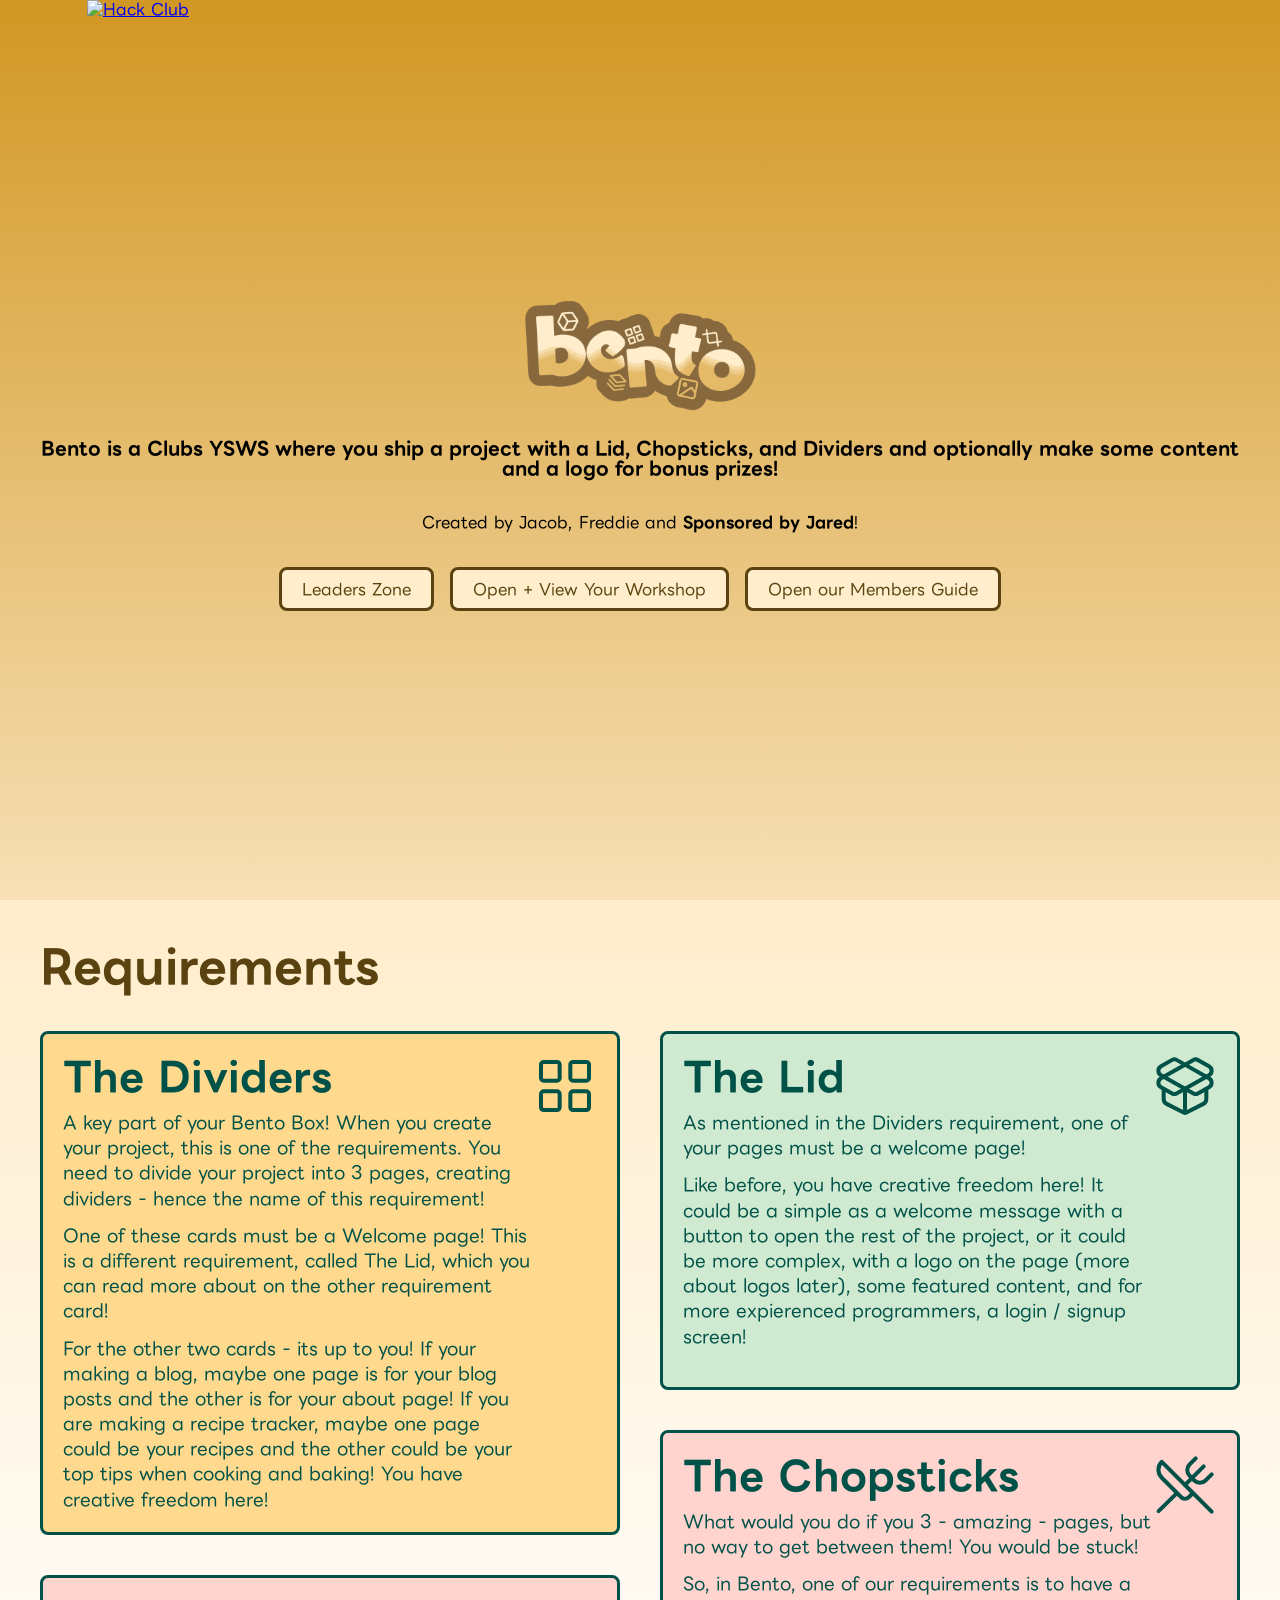
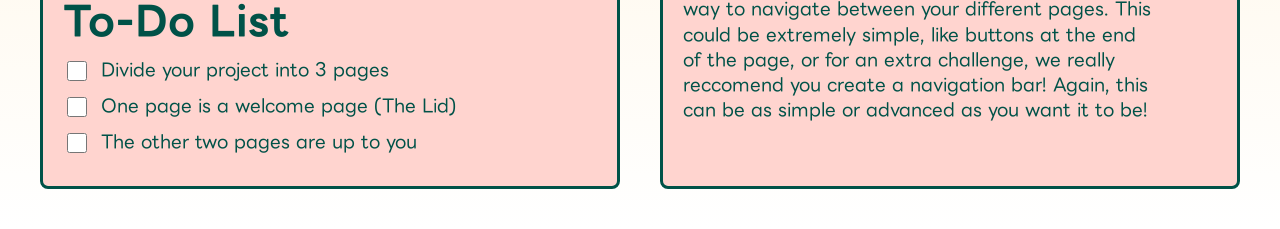
==== index.html @ 5195748c "feat: requirements section" ====
<!doctype html>
<html lang="en">
  <head>
    <title>Bento</title>
    <link rel="stylesheet" href="style.css" />
    <link rel="preconnect" href="https://fonts.googleapis.com" />
    <link rel="preconnect" href="https://fonts.gstatic.com" crossorigin />
    <link
      href="https://fonts.googleapis.com/css2?family=LINE+Seed+JP&display=swap"
      rel="stylesheet"
    />
  </head>

  <body>
    <section id="top">
      <a
        class="brand-banner"
        href="https://hackclub.com/"
        target="_blank"
        rel="noreferrer"
      >
        <img
          src="https://assets.hackclub.com/flag-orpheus-top.svg"
          alt="Hack Club"
        />
      </a>
      <img src="bento-ysws-logo.png" alt="Bento YSWS Logo" />
      <h3>
        Bento is a Clubs YSWS where you ship a project with a
        <strong>Lid</strong>, <strong>Chopsticks</strong>, and
        <strong>Dividers</strong> and optionally make some content and a logo
        for bonus prizes!
      </h3>
      <p>Created by Jacob, Freddie and <strong>Sponsored by Jared</strong>!</p>
      <div class="buttons">
        <button
          class="button"
          onclick="window.location.href = 'leaders-zone.html'"
        >
          Leaders Zone
        </button>
        <button
          class="button"
          onclick="
            window.location.href = 'https://clubs.hackclub.com/workshops'
          "
        >
          Open + View Your Workshop
        </button>
        <button class="button" onclick="window.location.href = 'guide.html'">
          Open our Members Guide
        </button>
      </div>
    </section>
    <section id="requirements">
      <h1>Requirements</h1>
      <div class="requirements-col requirements-col-left">
        <div class="bento-card-primary">
          <div>
            <h1>The Dividers</h1>
            <p>
              A key part of your Bento Box! When you create your project, this
              is one of the requirements. You need to divide your project into 3
              pages, creating dividers - hence the name of this requirement!
            </p>
            <p>
              One of these cards must be a Welcome page! This is a different
              requirement, called The Lid, which you can read more about on the
              other requirement card!
            </p>
            <p>
              For the other two cards - its up to you! If your making a blog,
              maybe one page is for your blog posts and the other is for your
              about page! If you are making a recipe tracker, maybe one page
              could be your recipes and the other could be your top tips when
              cooking and baking! You have creative freedom here!
            </p>
          </div>
          <svg
            class="card-icon"
            xmlns="http://www.w3.org/2000/svg"
            viewBox="0 0 24 24"
            fill="none"
            stroke="currentColor"
            stroke-width="2"
            stroke-linecap="round"
            stroke-linejoin="round"
          >
            <rect width="7" height="7" x="3" y="3" rx="1" />
            <rect width="7" height="7" x="14" y="3" rx="1" />
            <rect width="7" height="7" x="14" y="14" rx="1" />
            <rect width="7" height="7" x="3" y="14" rx="1" />
          </svg>
        </div>
        <div class="bento-card-secondary bento-card-checklist">
          <h1>To-Do List</h1>
          <div class="checklist">
            <label
              ><input type="checkbox" /> Divide your project into 3 pages</label
            >
            <label
              ><input type="checkbox" /> One page is a welcome page (The
              Lid)</label
            >
            <label
              ><input type="checkbox" /> The other two pages are up to you</label
            >
          </div>
        </div>
      </div>
      <div class="requirements-col requirements-col-right">
        <div class="bento-card-secondary">
          <div>
            <h1>The Lid</h1>
            <p>
              As mentioned in the Dividers requirement, one of your pages must
              be a welcome page!
            </p>
            <p>
              Like before, you have creative freedom here! It could be a simple
              as a welcome message with a button to open the rest of the
              project, or it could be more complex, with a logo on the page
              (more about logos later), some featured content, and for more
              expierenced programmers, a login / signup screen!
            </p>
          </div>
          <svg
            class="card-icon"
            xmlns="http://www.w3.org/2000/svg"
            viewBox="0 0 24 24"
            fill="none"
            stroke="currentColor"
            stroke-width="2"
            stroke-linecap="round"
            stroke-linejoin="round"
          >
            <path d="M12 22v-9" />
            <path
              d="M15.17 2.21a1.67 1.67 0 0 1 1.63 0L21 4.57a1.93 1.93 0 0 1 0 3.36L8.82 14.79a1.655 1.655 0 0 1-1.64 0L3 12.43a1.93 1.93 0 0 1 0-3.36z"
            />
            <path
              d="M20 13v3.87a2.06 2.06 0 0 1-1.11 1.83l-6 3.08a1.93 1.93 0 0 1-1.78 0l-6-3.08A2.06 2.06 0 0 1 4 16.87V13"
            />
            <path
              d="M21 12.43a1.93 1.93 0 0 0 0-3.36L8.83 2.2a1.64 1.64 0 0 0-1.63 0L3 4.57a1.93 1.93 0 0 0 0 3.36l12.18 6.86a1.636 1.636 0 0 0 1.63 0z"
            />
          </svg>
        </div>
        <div class="bento-card-secondary">
          <div>
            <h1>The Chopsticks</h1>
            <p>
              What would you do if you 3 - amazing - pages, but no way to get
              between them! You would be stuck!
            </p>
            <p>
              So, in Bento, one of our requirements is to have a way to navigate
              between your different pages. This could be extremely simple, like
              buttons at the end of the page, or for an extra challenge, we
              really reccomend you create a navigation bar! Again, this can be
              as simple or advanced as you want it to be!
            </p>
          </div>
          <svg
            class="card-icon"
            xmlns="http://www.w3.org/2000/svg"
            viewBox="0 0 24 24"
            fill="none"
            stroke="currentColor"
            stroke-width="2"
            stroke-linecap="round"
            stroke-linejoin="round"
          >
            <path
              d="m16 2-2.3 2.3a3 3 0 0 0 0 4.2l1.8 1.8a3 3 0 0 0 4.2 0L22 8"
            />
            <path
              d="M15 15 3.3 3.3a4.2 4.2 0 0 0 0 6l7.3 7.3c.7.7 2 .7 2.8 0L15 15Zm0 0 7 7"
            />
            <path d="m2.1 21.8 6.4-6.3" />
            <path d="m19 5-7 7" />
          </svg>
        </div>
      </div>
    </section>
  </body>
</html>
---- style.css ----
body {
  font-family: "LINE Seed JP", sans-serif;
  font-weight: 400;
  font-style: normal;
  padding: 0;
  margin: 0;
  background: #ffffff;
}

#top {
  padding: 20px;
  width: 100%;
  height: 100vh;
  position: relative;
  box-sizing: border-box;
  display: flex;
  flex-direction: column;
  align-items: center;
  justify-content: center;
  text-align: center;
  background: linear-gradient(to top, #f7e0b6, #d29723);
}

#top > img {
  display: block;
  margin-left: auto;
  margin-right: auto;
  width: 20%;
}

.buttons {
  display: flex;
  justify-content: center;
  gap: 16px;
  margin-top: 20px;
}

.button {
  border: 3px solid #5a4310;
  background: #ffedcb;
  color: #5a4310;
  padding: 10px 20px;
  font-size: 16px;
  font-family: inherit;
  border-radius: 8px;
  cursor: pointer;
}

.button:hover {
  background: #f5ddab;
  border-color: #3f2e0b;
}

.brand-banner {
  display: block;
  position: absolute;
  top: 0;
  left: 10px;
  border: 0;
  width: 256px;
  z-index: 999;
}

.brand-banner img {
  width: 100%;
  height: auto;
  transition: transform 180ms ease;
  transform-origin: top left;
}

.brand-banner:hover img {
  transform: rotate(-4deg) scale(1.02);
}

#requirements {
  display: grid;
  grid-template-columns: 1fr 1fr;
  grid-template-rows: auto 1fr;
  gap: 40px;
  padding: 40px;
  width: 100%;
  min-height: 100vh;
  box-sizing: border-box;
  background: linear-gradient(to bottom, #ffedcb, #ffffff);
}

#requirements > h1 {
  font-size: 46px;
  margin: 0;
  grid-column: 1 / -1;
  color: #5a4310;
}

.requirements-col {
  display: flex;
  flex-direction: column;
  gap: 40px;
  justify-content: flex-start;
}

.requirements-col-right .bento-card-secondary {
  flex: 1;
}

.requirements-col-left .bento-card-checklist {
  flex: 1;
  flex-direction: column;
  justify-content: center;
  gap: 16px;
}

.bento-card-primary,
.bento-card-secondary {
  box-sizing: border-box;
  padding: 20px;
  border-radius: 8px;
  border: 3px solid #005248;
  background: #ffd98e;
}

.bento-card-primary {
  background: #ffd98e;
  display: flex;
  justify-content: space-between;
  align-items: flex-start;
}

.bento-card-secondary {
  background: #cfead1;
  display: flex;
  justify-content: space-between;
  align-items: flex-start;
}

.bento-card-secondary:last-child {
  background: #ffd4cf;
}

.bento-card-checklist {
  background: #e9dbf3;
}

.bento-card-primary h1,
.bento-card-secondary h1 {
  font-size: 40px;
  margin: 0;
  color: #005248;
}

.bento-card-primary p,
.bento-card-secondary p {
  margin: 12px 0 0;
  font-size: 18px;
  line-height: 1.4;
  color: #005248;
}

.card-icon {
  color: #005248;
}

.card-icon {
  width: 64px;
  height: 64px;
  stroke-width: 1.5;
  flex-shrink: 0;
}

.checklist {
  margin-top: 0;
}

.checklist label {
  display: block;
  font-size: 18px;
  color: #005248;
  margin-bottom: 10px;
}

.checklist input[type="checkbox"] {
  width: 20px;
  height: 20px;
  accent-color: #005248;
  margin-right: 8px;
  vertical-align: middle;
}
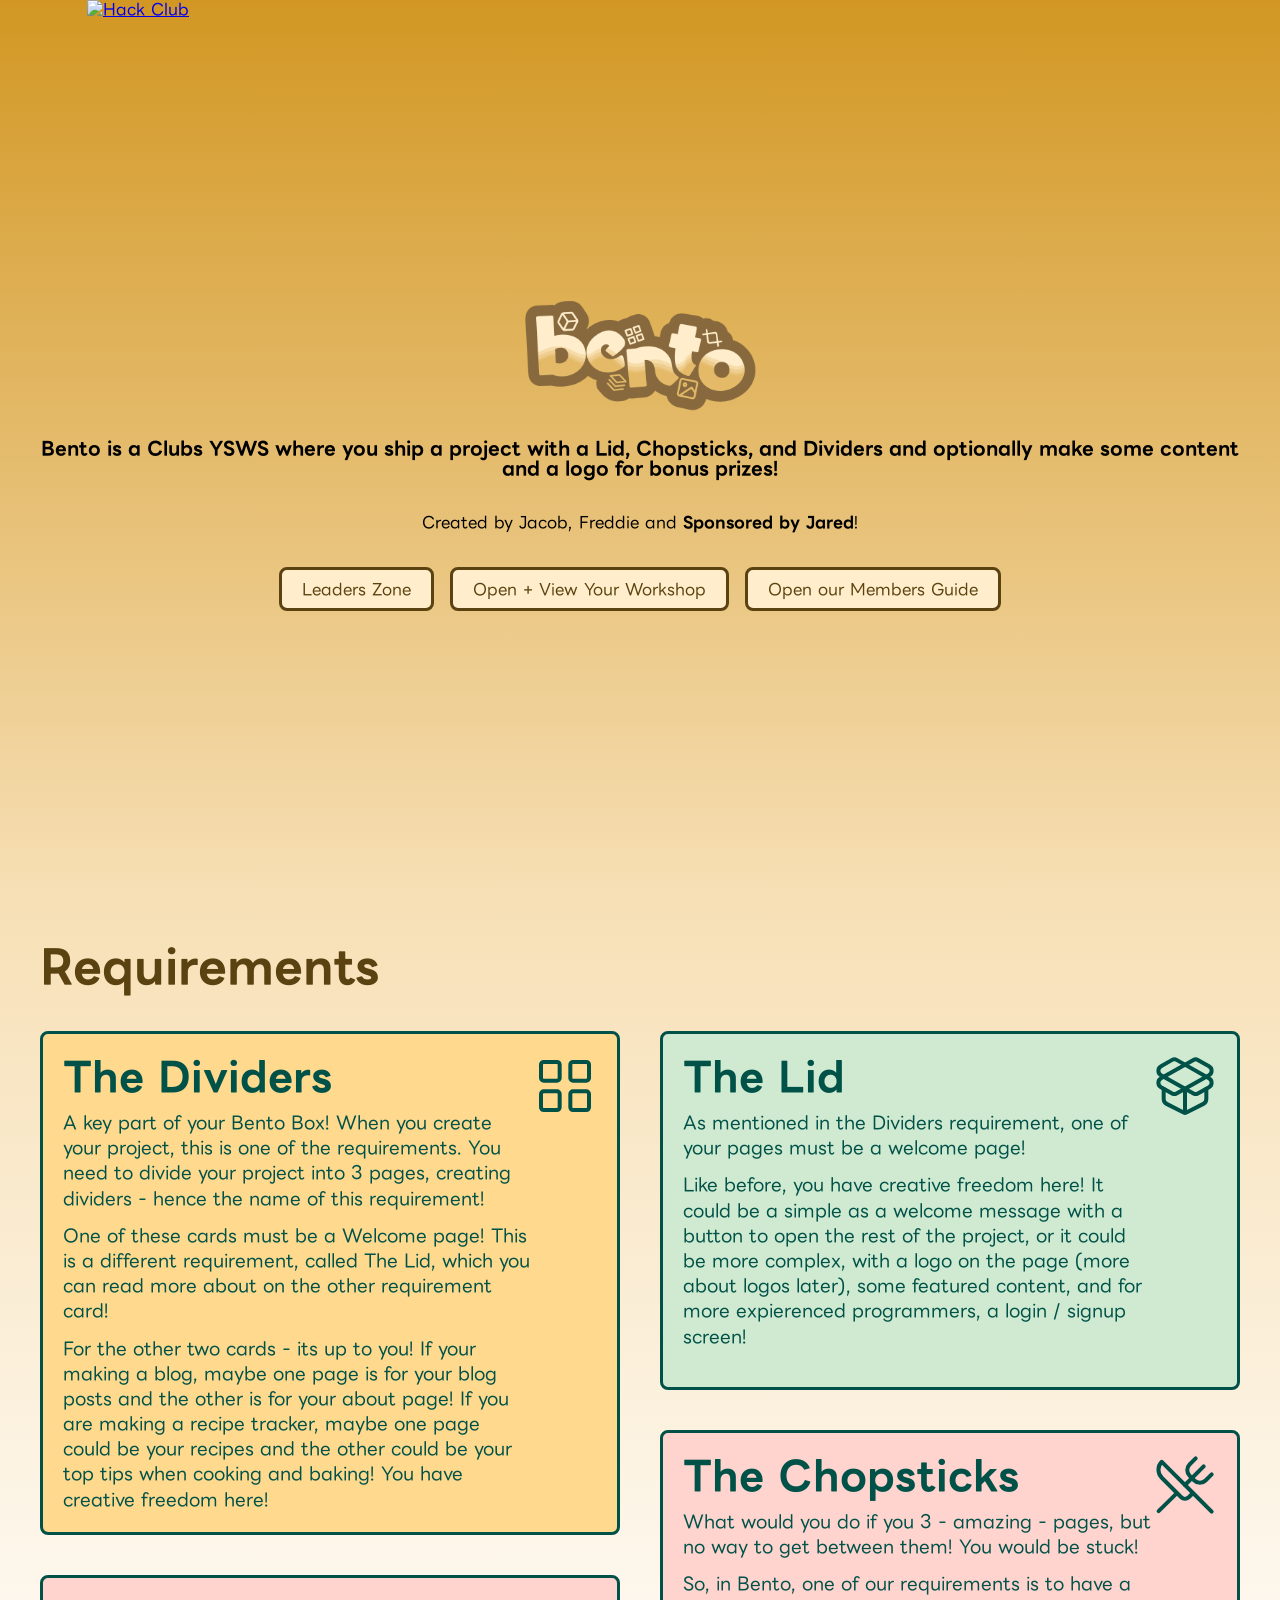
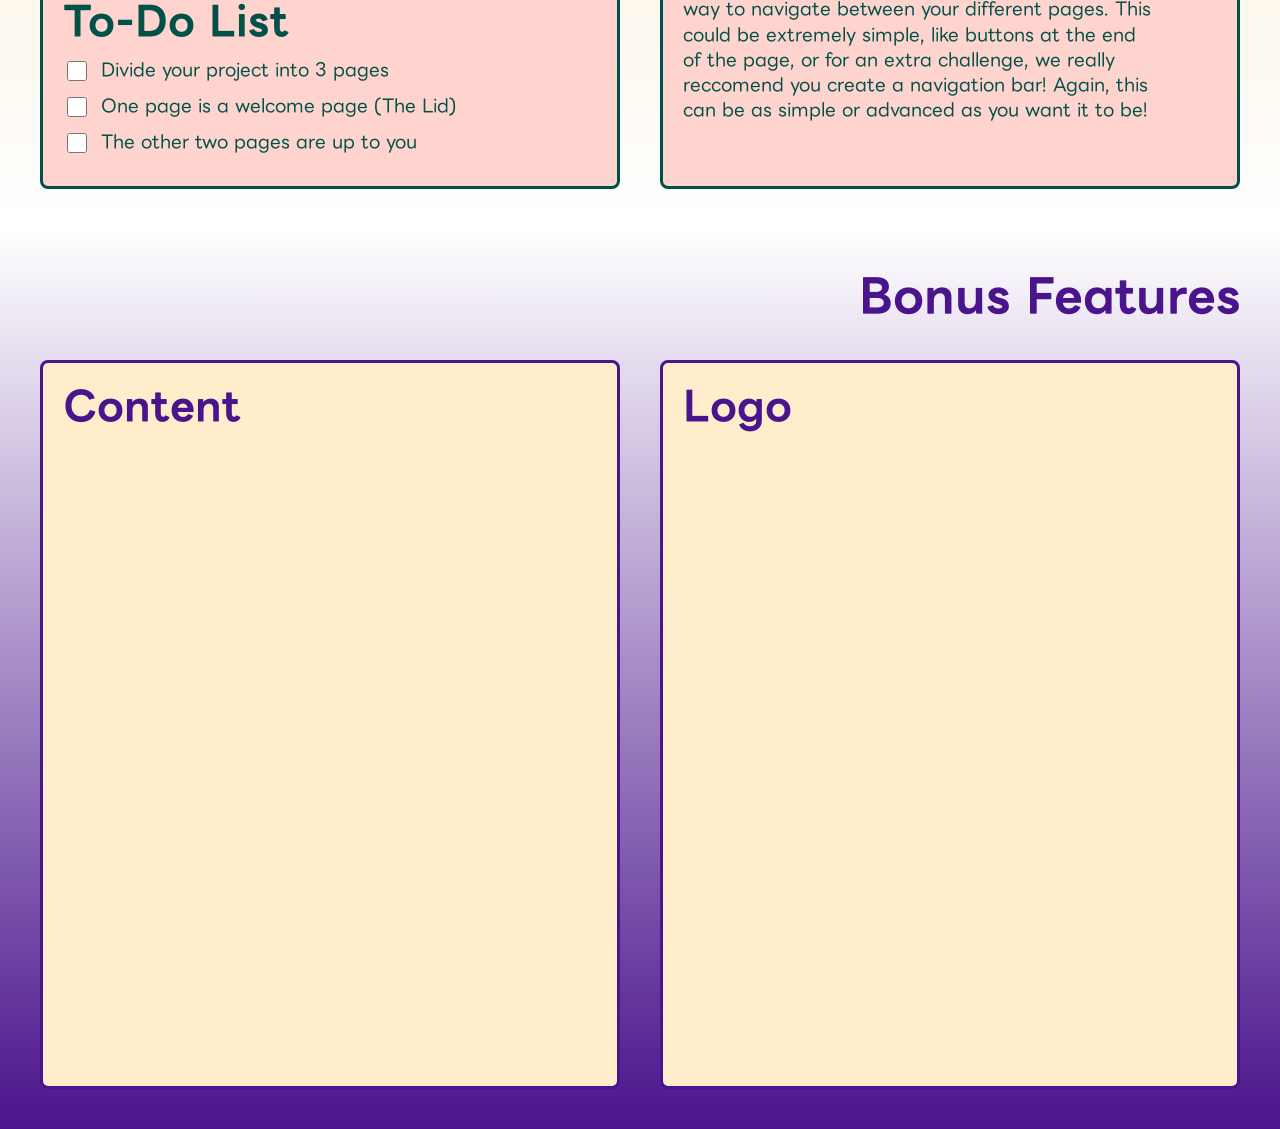
==== commit bb674536: "feat: base bonus features section" ====
--- a/index.html
+++ b/index.html
@@ -103,7 +103,8 @@
               Lid)</label
             >
             <label
-              ><input type="checkbox" /> The other two pages are up to you</label
+              ><input type="checkbox" /> The other two pages are up to
+              you</label
             >
           </div>
         </div>
@@ -183,5 +184,17 @@
         </div>
       </div>
     </section>
+
+    <!-- ahhhhhh i need space please-->
+
+    <section id="bonuses">
+      <h1>Bonus Features</h1>
+      <div class="bonus-card">
+        <h1>Content</h1>
+      </div>
+      <div class="bonus-card">
+        <h1>Logo</h1>
+      </div>
+    </section>
   </body>
 </html>
--- a/style.css
+++ b/style.css
@@ -81,7 +81,7 @@
   width: 100%;
   min-height: 100vh;
   box-sizing: border-box;
-  background: linear-gradient(to bottom, #ffedcb, #ffffff);
+  background: linear-gradient(to bottom, #f7e0b6, #ffffff);
 }
 
 #requirements > h1 {
@@ -184,3 +184,37 @@
   margin-right: 8px;
   vertical-align: middle;
 }
+
+#bonuses {
+  display: grid;
+  grid-template-columns: 1fr 1fr;
+  grid-template-rows: auto 1fr;
+  gap: 40px;
+  padding: 40px;
+  width: 100%;
+  min-height: 100vh;
+  box-sizing: border-box;
+  background: linear-gradient(to bottom, #ffffff, #4a148c);
+}
+
+#bonuses > h1 {
+  font-size: 46px;
+  margin: 0;
+  grid-column: 1 / -1;
+  justify-self: end;
+  color: #4a148c;
+}
+
+.bonus-card {
+  box-sizing: border-box;
+  padding: 20px;
+  border-radius: 8px;
+  border: 3px solid #4a148c;
+  background: #ffedcb;
+}
+
+.bonus-card h1 {
+  font-size: 40px;
+  margin: 0;
+  color: #4a148c;
+}
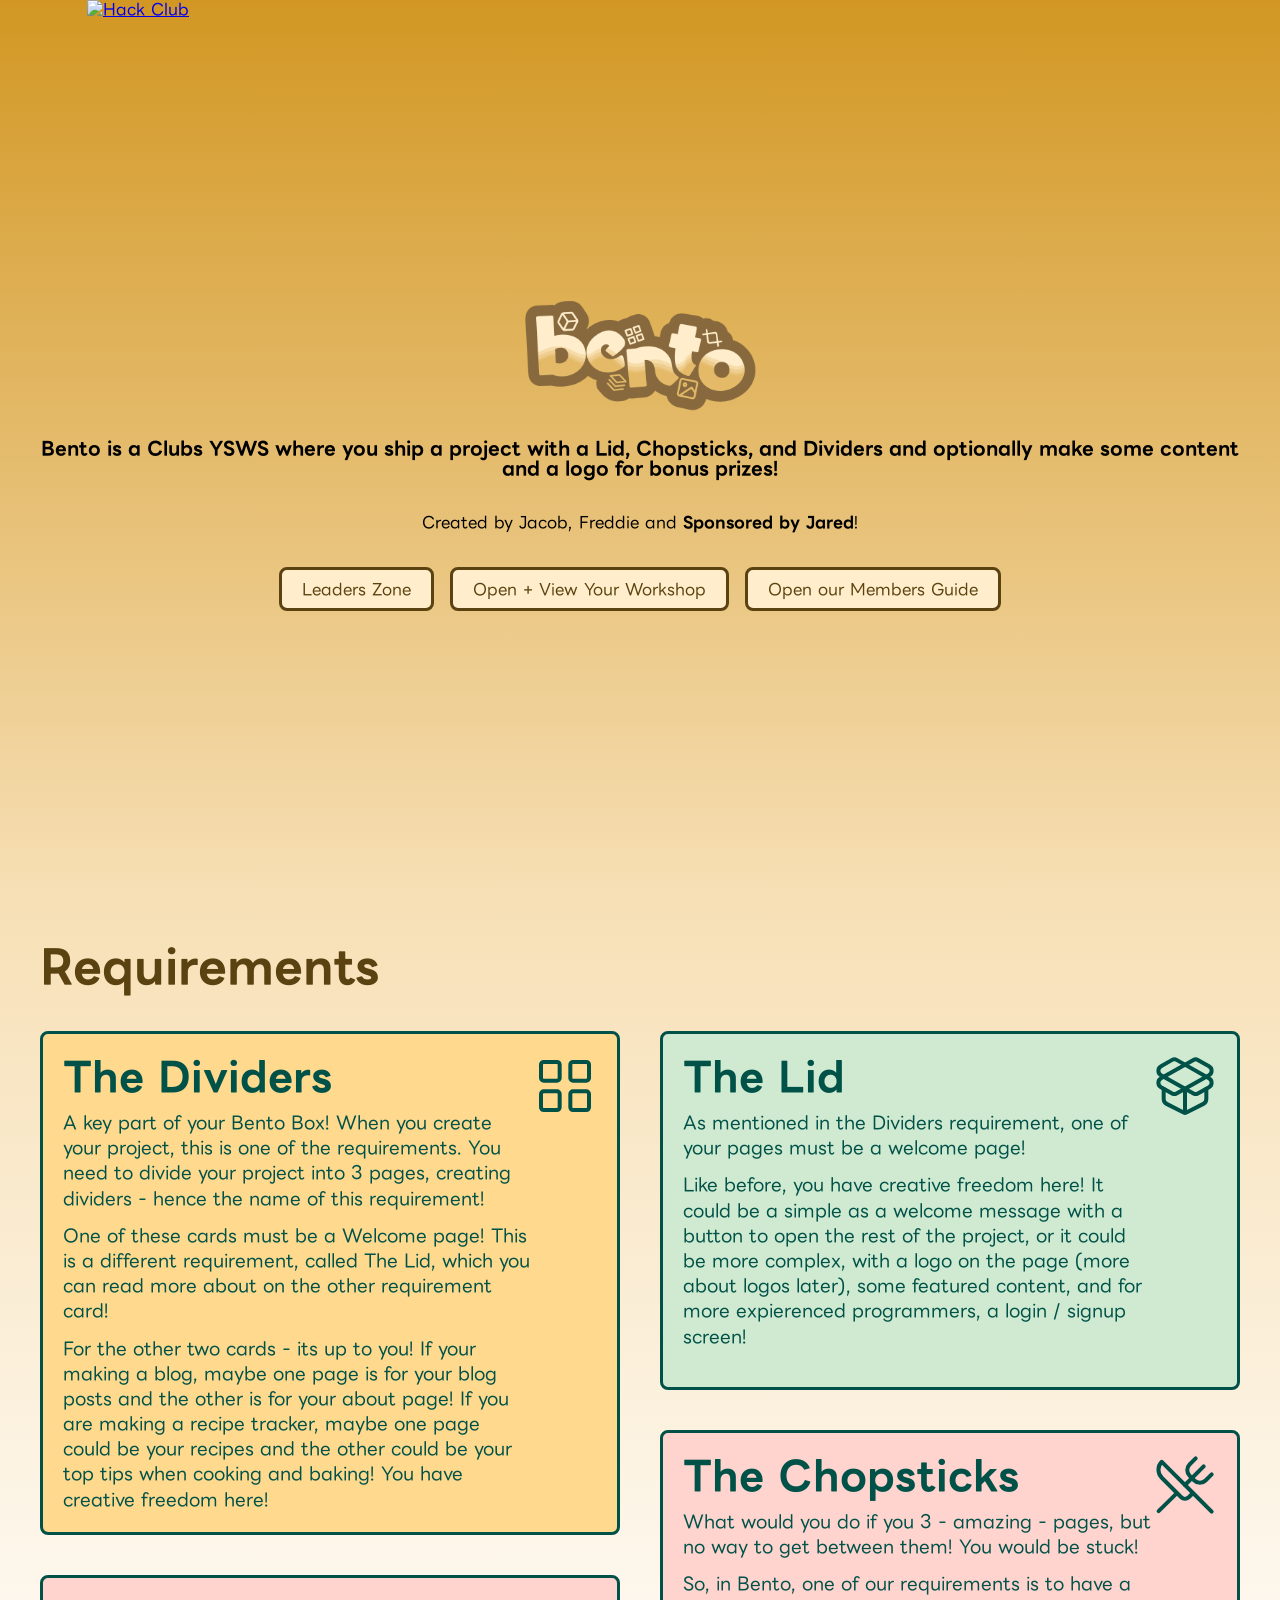
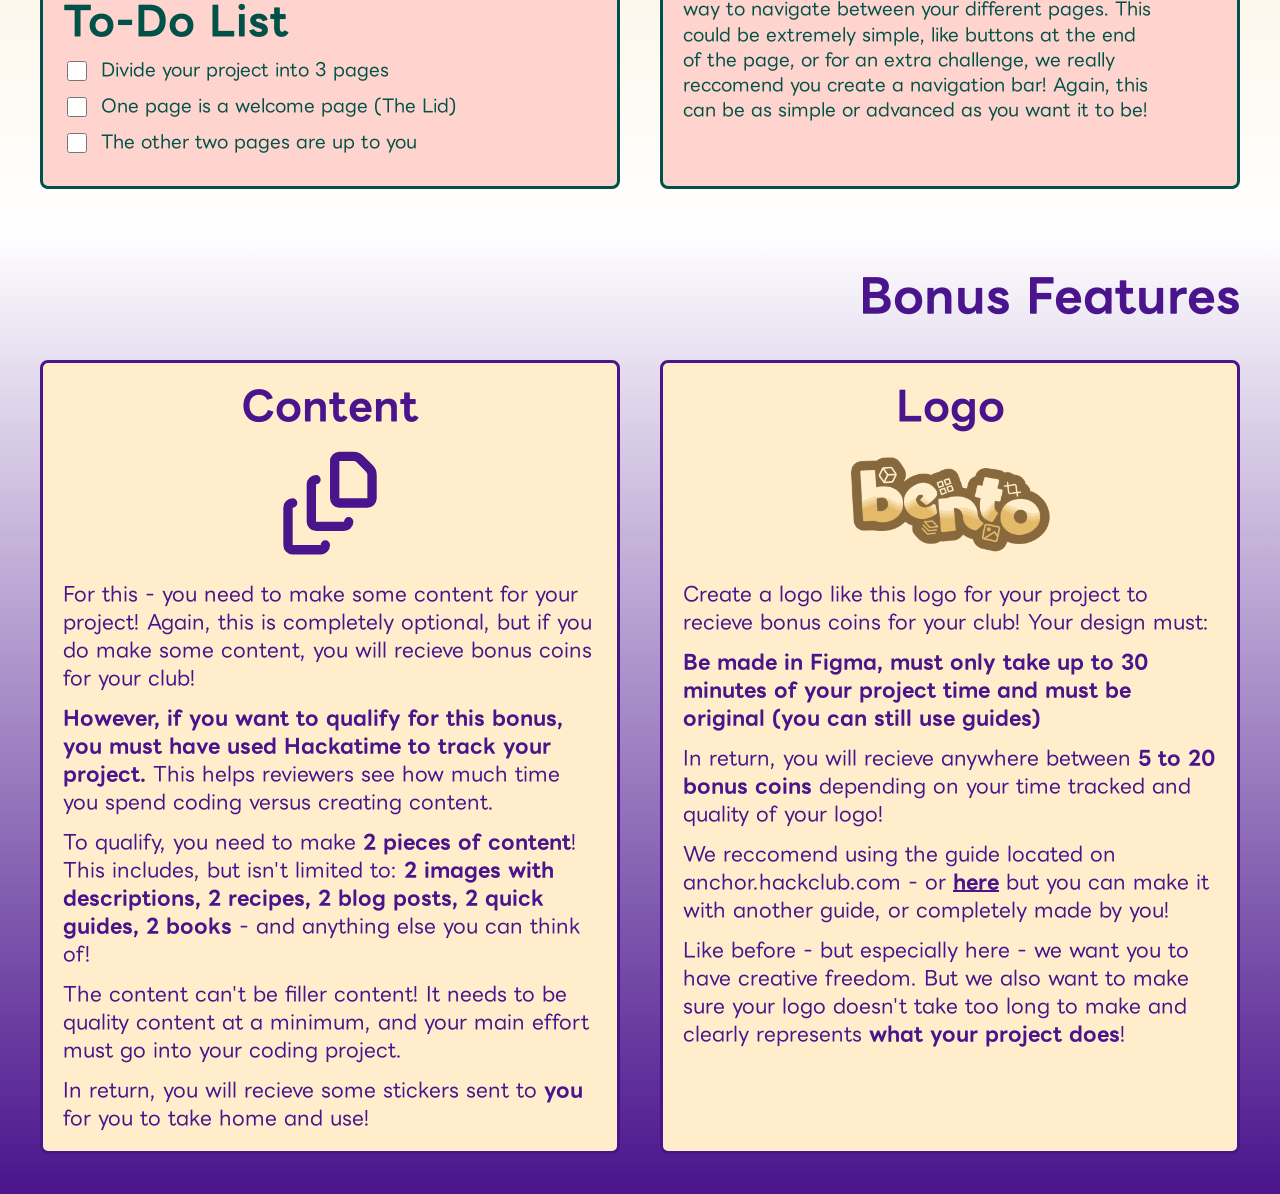
==== commit 89e059fc: "feat: completed bonus features section" ====
--- a/index.html
+++ b/index.html
@@ -191,9 +191,84 @@
       <h1>Bonus Features</h1>
       <div class="bonus-card">
         <h1>Content</h1>
+        <svg
+          class="bonus-card-icon"
+          xmlns="http://www.w3.org/2000/svg"
+          viewBox="0 0 24 24"
+          fill="none"
+          stroke="currentColor"
+          stroke-width="2"
+          stroke-linecap="round"
+          stroke-linejoin="round"
+        >
+          <path d="M11 21a1 1 0 0 1-1 1H4a1 1 0 0 1-1-1v-8a1 1 0 0 1 1-1" />
+          <path d="M16 16a1 1 0 0 1-1 1H9a1 1 0 0 1-1-1V8a1 1 0 0 1 1-1" />
+          <path
+            d="M21 6a2 2 0 0 0-.586-1.414l-2-2A2 2 0 0 0 17 2h-3a1 1 0 0 0-1 1v8a1 1 0 0 0 1 1h6a1 1 0 0 0 1-1z"
+          />
+        </svg>
+        <p>
+          For this - you need to make some content for your project! Again, this
+          is completely optional, but if you do make some content, you will
+          recieve bonus coins for your club!
+        </p>
+        <p>
+          <strong
+            >However, if you want to qualify for this bonus, you must have used
+            Hackatime to track your project.</strong
+          >
+          This helps reviewers see how much time you spend coding versus
+          creating content.
+        </p>
+        <p>
+          To qualify, you need to make <strong>2 pieces of content</strong>!
+          This includes, but isn't limited to:
+          <strong
+            >2 images with descriptions, 2 recipes, 2 blog posts, 2 quick
+            guides, 2 books</strong
+          >
+          - and anything else you can think of!
+        </p>
+        <p>
+          The content can't be filler content! It needs to be quality content at
+          a minimum, and your main effort must go into your coding project.
+        </p>
+        <p>
+          In return, you will recieve some stickers sent to
+          <strong>you</strong> for you to take home and use!
+        </p>
       </div>
       <div class="bonus-card">
         <h1>Logo</h1>
+        <img src="bento-ysws-logo.png" alt="Bento YSWS Logo" />
+        <p>
+          Create a logo like this logo for your project to recieve bonus coins
+          for your club! Your design must:
+        </p>
+        <p>
+          <strong
+            >Be made in Figma, must only take up to 30 minutes of your project
+            time and must be original (you can still use guides)</strong
+          >
+        </p>
+        <p>
+          In return, you will recieve anywhere between
+          <strong>5 to 20 bonus coins</strong> depending on your time tracked
+          and quality of your logo!
+        </p>
+        <p>
+          We reccomend using the guide located on anchor.hackclub.com - or
+          <a href="https://anchor.hackclub.com" target="_blank"
+            ><strong>here</strong></a
+          >
+          but you can make it with another guide, or completely made by you!
+        </p>
+        <p>
+          Like before - but especially here - we want you to have creative
+          freedom. But we also want to make sure your logo doesn't take too long
+          to make and clearly represents
+          <strong>what your project does</strong>!
+        </p>
       </div>
     </section>
   </body>
--- a/style.css
+++ b/style.css
@@ -217,4 +217,32 @@
   font-size: 40px;
   margin: 0;
   color: #4a148c;
-}
+  text-align: center;
+}
+
+.bonus-card img {
+  display: block;
+  margin: 20px auto;
+  width: 40%;
+  height: auto;
+}
+
+.bonus-card p {
+  margin: 12px 0 0;
+  font-size: 20px;
+  line-height: 1.4;
+  color: #4a148c;
+}
+
+.bonus-card svg {
+  display: block;
+  margin: 20px auto;
+  width: calc(40% * 0.5246);
+  height: auto;
+  color: #4a148c;
+}
+
+.bonus-card a {
+  color: #4a148c;
+  text-decoration: underline;
+}
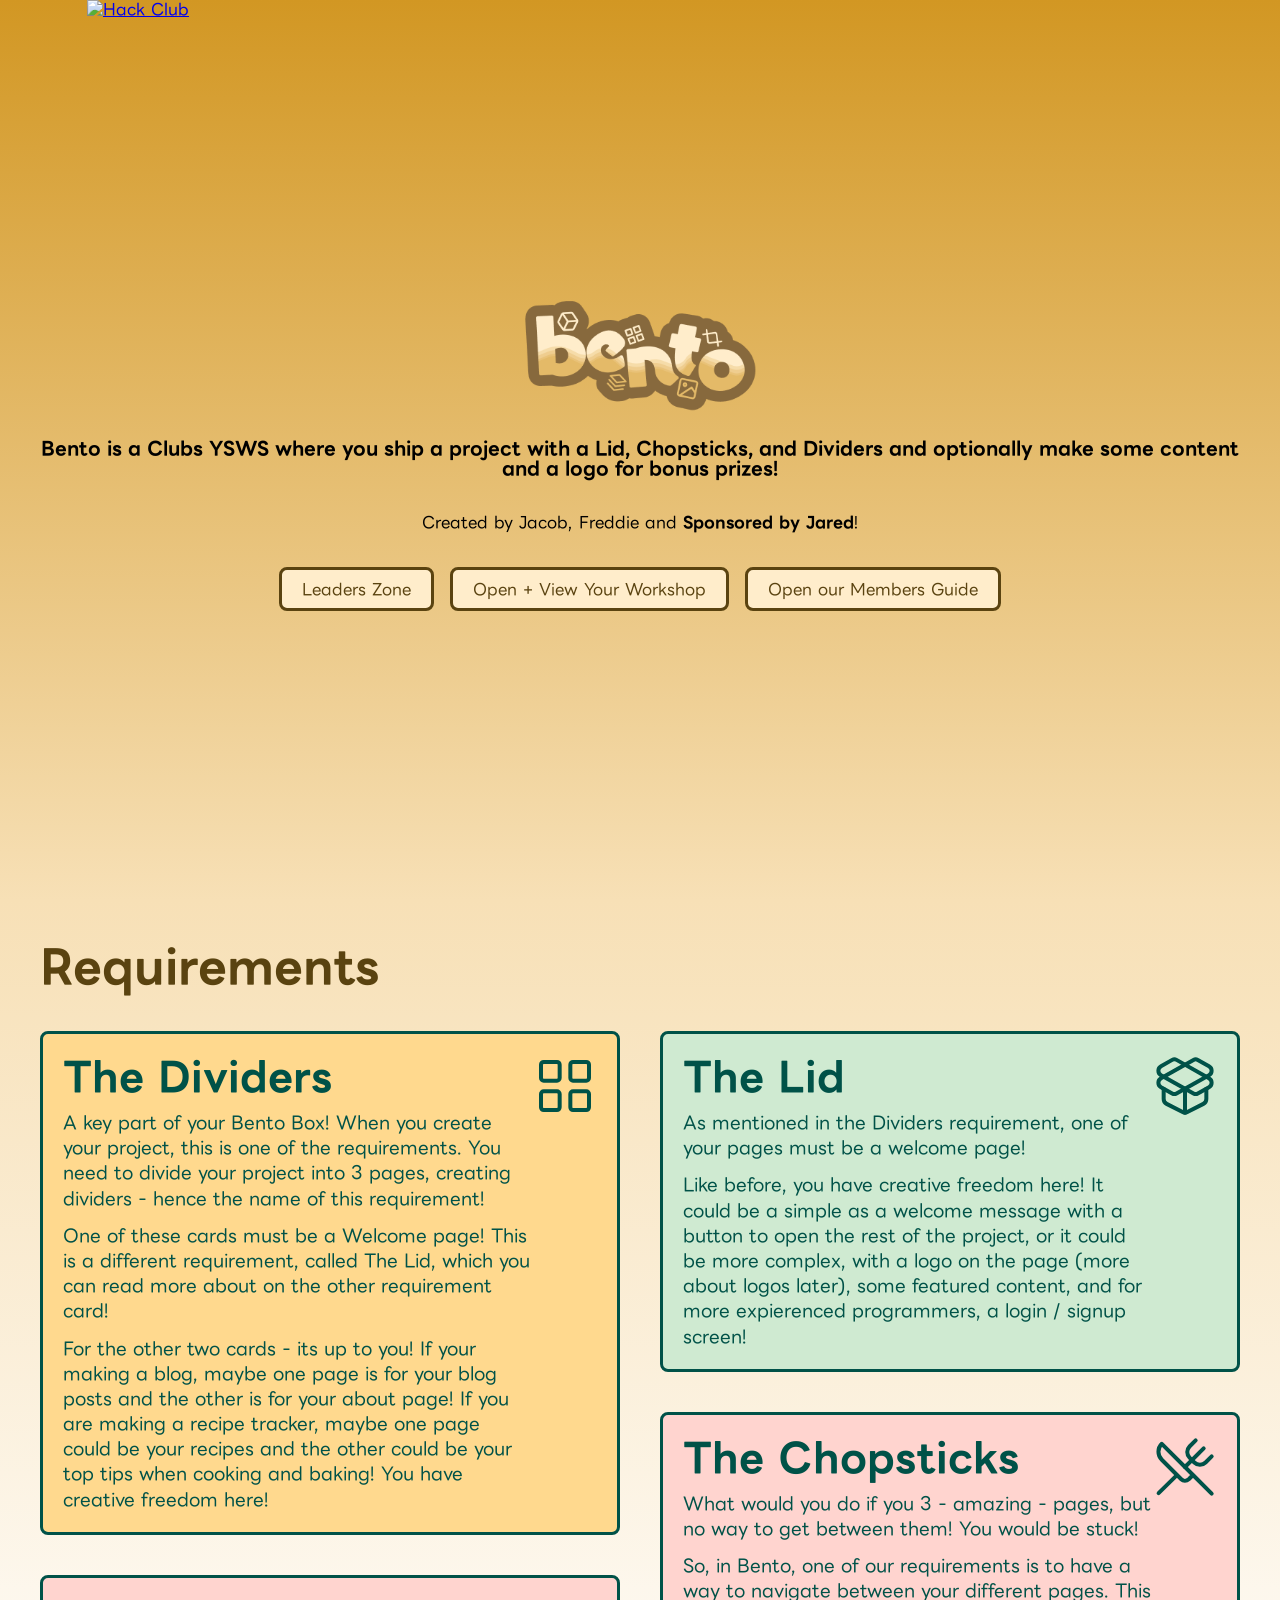
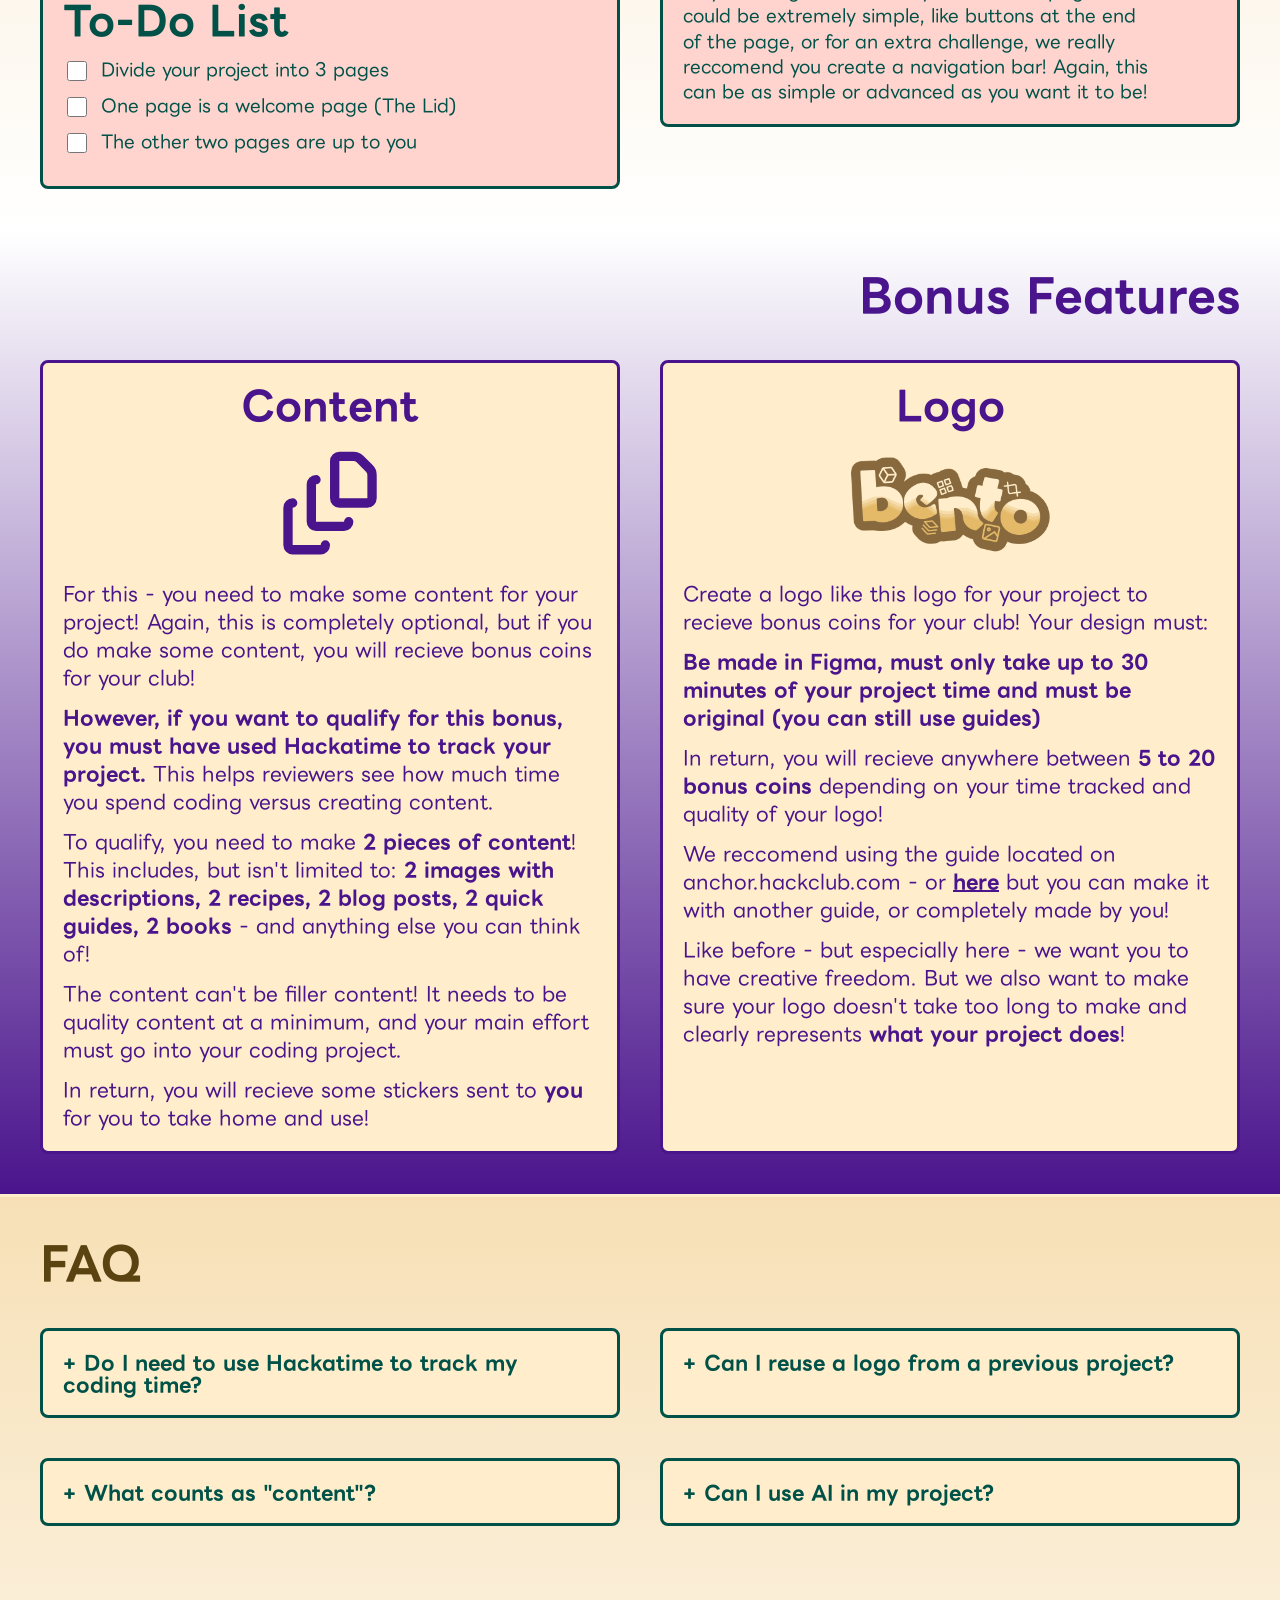
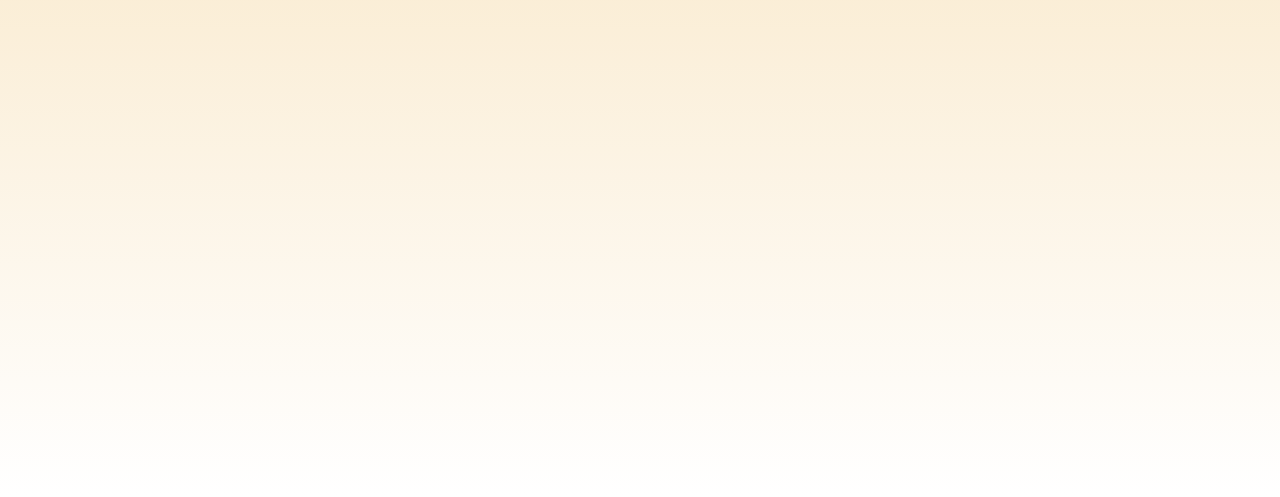
==== commit 7b679edc: "feat: faq!" ====
--- a/index.html
+++ b/index.html
@@ -271,5 +271,39 @@
         </p>
       </div>
     </section>
+    <section id="faq">
+      <h1>FAQ</h1>
+      <details name="faq">
+        <summary>Do I need to use Hackatime to track my coding time?</summary>
+          <p>
+            Only if you want to qualify for the Content Bonus! If you wish to
+            not use Hackatime - you won't be able to qualify for the Content
+            bonus but can stil apply for the Logo Bonus!
+          </p>
+        </details>
+        <details name="faq">
+          <summary>Can I reuse a logo from a previous project?</summary>
+          <p>
+            No, the logo must be original and created for this specific project.
+            Reusing logos from previous projects is not allowed.
+          </p>
+        </details>
+        <details name="faq">
+          <summary>What counts as "content"?</summary>
+          <p>
+            Anything that adds value or makes use of the project. This could be
+            images and a short description, recipes, blgo posts, quick guides,
+            book reviews, etc etc!
+          </p>
+        </details>
+        <details name="faq">
+          <summary>Can I use AI in my project?</summary>
+          <p>
+            TBD: while we don't reccomend it - you can use AI for up to 30% of
+            your actual project. However, you are required to use Hackatime and
+            must declare any AI usage when shipping your project!
+          </p>
+        </details>
+    </section>
   </body>
 </html>
--- a/style.css
+++ b/style.css
@@ -75,12 +75,12 @@
 #requirements {
   display: grid;
   grid-template-columns: 1fr 1fr;
-  grid-template-rows: auto 1fr;
   gap: 40px;
   padding: 40px;
   width: 100%;
   min-height: 100vh;
   box-sizing: border-box;
+  align-content: start;
   background: linear-gradient(to bottom, #f7e0b6, #ffffff);
 }
 
@@ -98,14 +98,8 @@
   justify-content: flex-start;
 }
 
-.requirements-col-right .bento-card-secondary {
-  flex: 1;
-}
-
 .requirements-col-left .bento-card-checklist {
-  flex: 1;
   flex-direction: column;
-  justify-content: center;
   gap: 16px;
 }
 
@@ -188,13 +182,14 @@
 #bonuses {
   display: grid;
   grid-template-columns: 1fr 1fr;
-  grid-template-rows: auto 1fr;
   gap: 40px;
   padding: 40px;
   width: 100%;
   min-height: 100vh;
   box-sizing: border-box;
+  align-content: start;
   background: linear-gradient(to bottom, #ffffff, #4a148c);
+  border-bottom: 3px solid #ffedcb;
 }
 
 #bonuses > h1 {
@@ -246,3 +241,58 @@
   color: #4a148c;
   text-decoration: underline;
 }
+
+#faq {
+  display: grid;
+  grid-template-columns: 1fr 1fr;
+  gap: 40px;
+  padding: 40px;
+  width: 100%;
+  min-height: 100vh;
+  box-sizing: border-box;
+  align-content: start;
+  background: linear-gradient(to bottom, #f7e0b6, #ffffff);
+}
+
+#faq > h1 {
+  grid-column: 1 / -1;
+  font-size: 46px;
+  margin: 0;
+  color: #5a4310;
+}
+
+#faq details {
+  border: 3px solid #005248;
+  border-radius: 8px;
+  background: #ffedcb;
+  padding: 20px;
+}
+
+#faq summary {
+  list-style: none;
+  cursor: pointer;
+  font-size: 20px;
+  font-weight: 600;
+  color: #005248;
+}
+
+#faq summary::-webkit-details-marker {
+  display: none;
+}
+
+#faq summary::before {
+  content: "+";
+  margin-right: 8px;
+  color: #005248;
+}
+
+#faq details[open] summary::before {
+  content: "\2212"; /* ai says this is unicode for a minus sign, im not insane */
+}
+
+#faq p {
+  margin: 12px 0 0;
+  font-size: 18px;
+  line-height: 1.4;
+  color: #005248;
+}
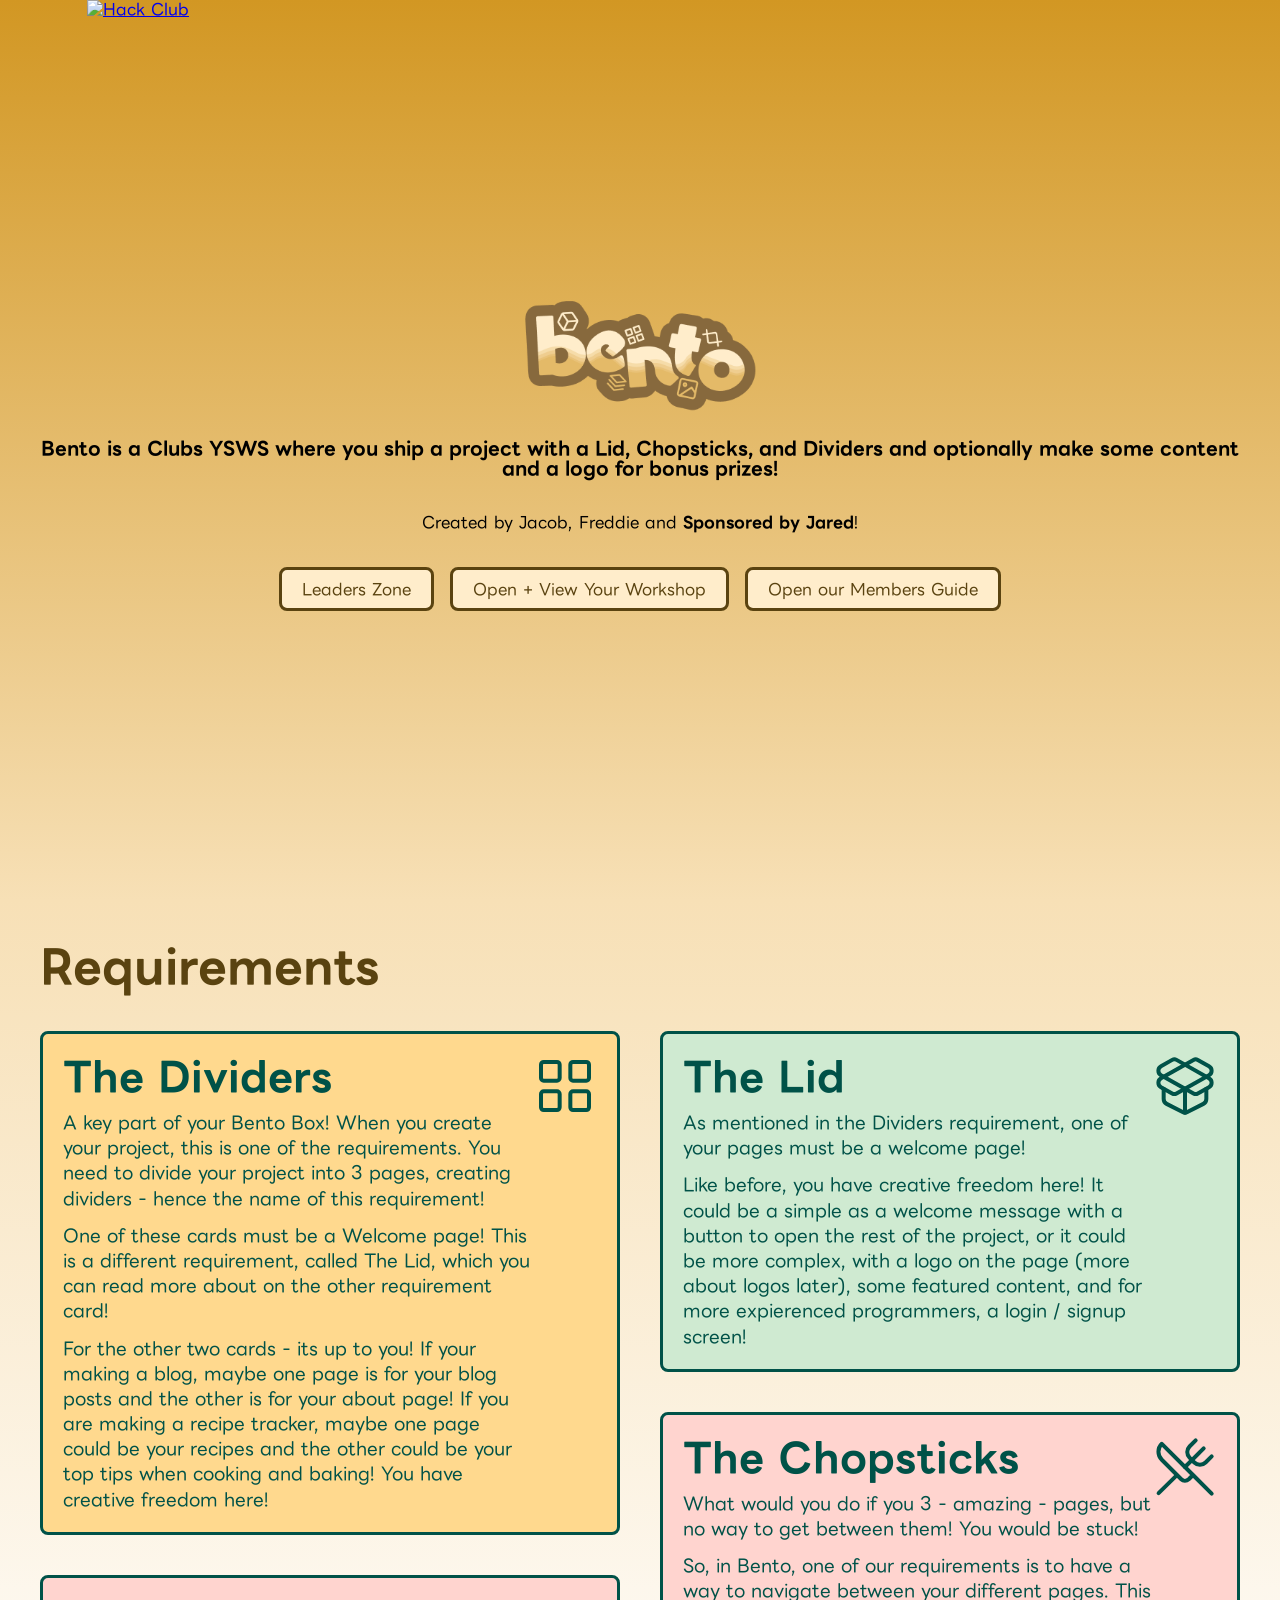
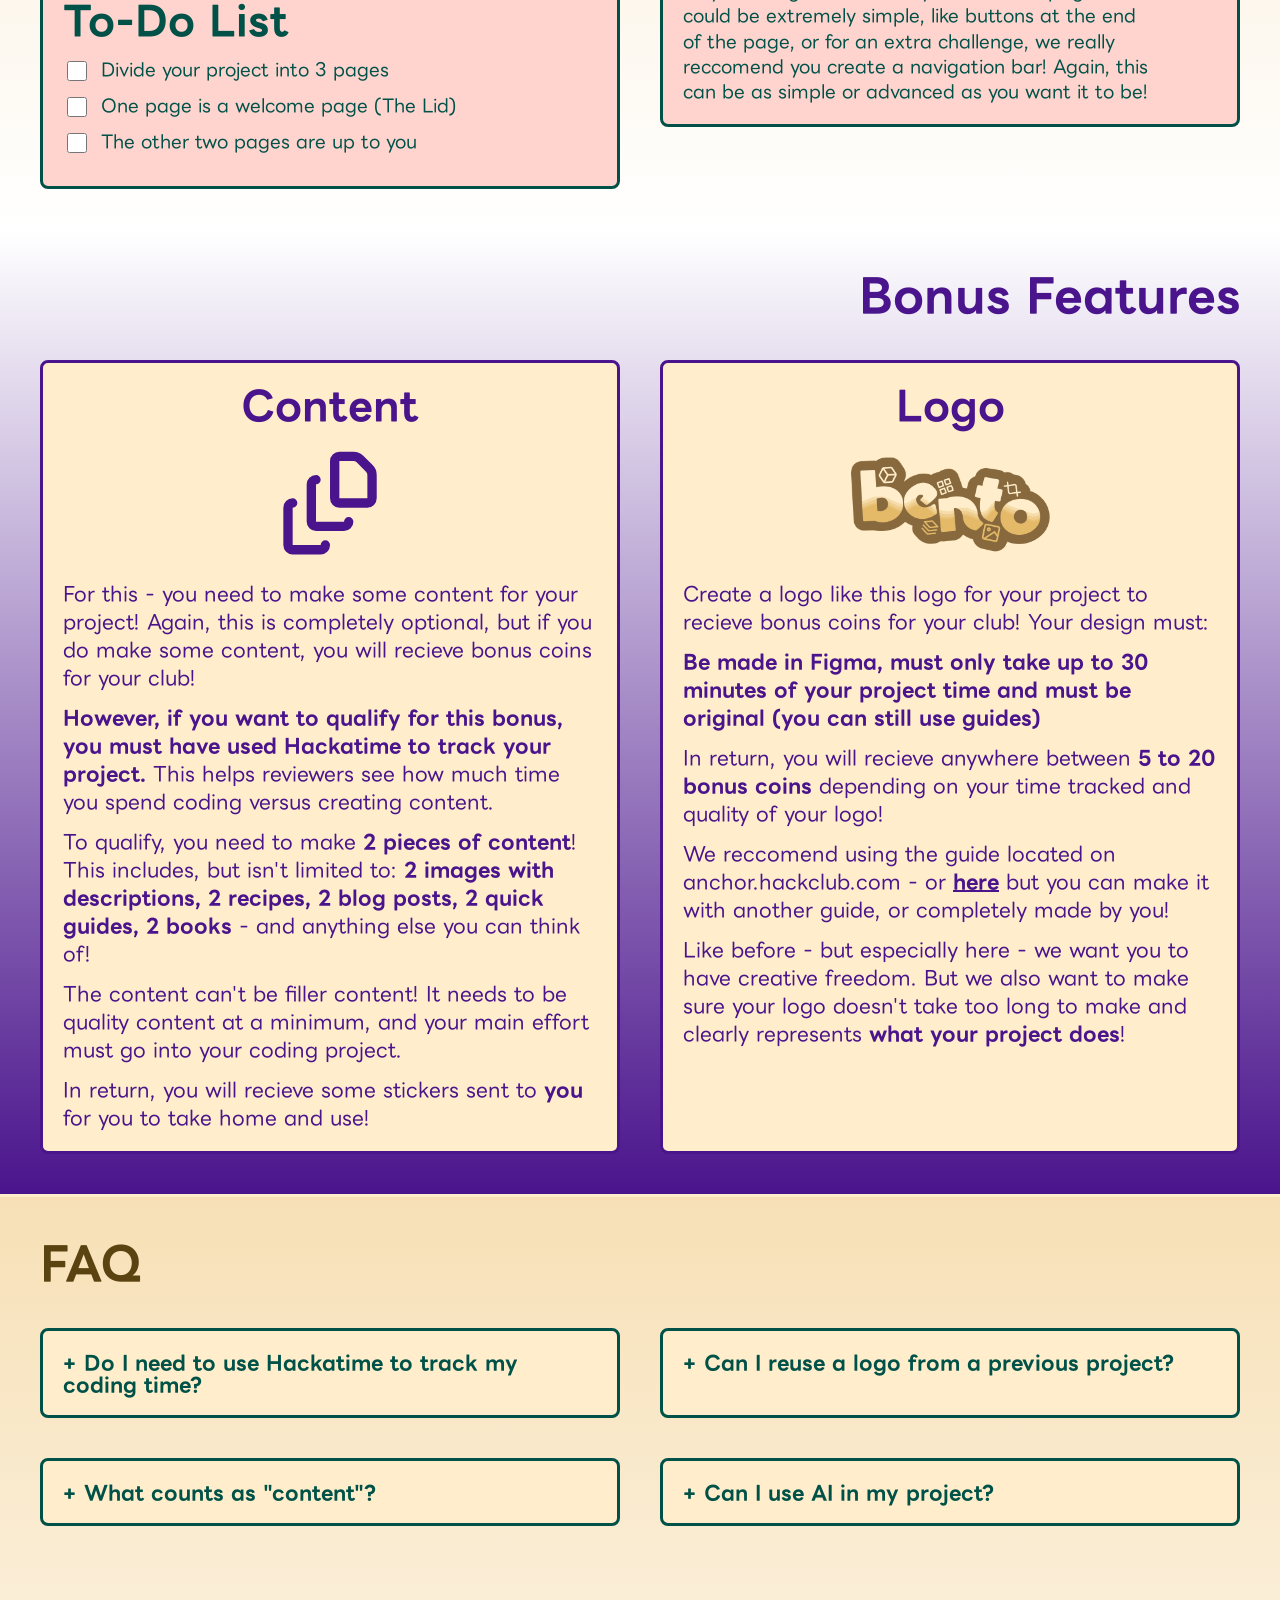
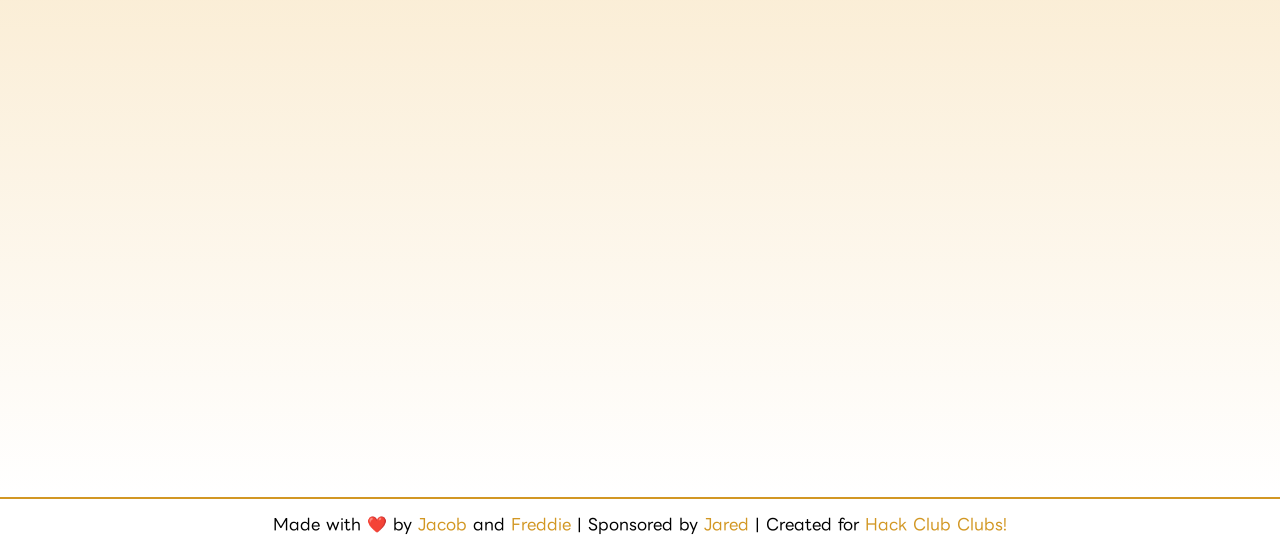
==== commit 38a515bb: "feat: footer" ====
--- a/index.html
+++ b/index.html
@@ -275,35 +275,61 @@
       <h1>FAQ</h1>
       <details name="faq">
         <summary>Do I need to use Hackatime to track my coding time?</summary>
-          <p>
-            Only if you want to qualify for the Content Bonus! If you wish to
-            not use Hackatime - you won't be able to qualify for the Content
-            bonus but can stil apply for the Logo Bonus!
-          </p>
-        </details>
-        <details name="faq">
-          <summary>Can I reuse a logo from a previous project?</summary>
-          <p>
-            No, the logo must be original and created for this specific project.
-            Reusing logos from previous projects is not allowed.
-          </p>
-        </details>
-        <details name="faq">
-          <summary>What counts as "content"?</summary>
-          <p>
-            Anything that adds value or makes use of the project. This could be
-            images and a short description, recipes, blgo posts, quick guides,
-            book reviews, etc etc!
-          </p>
-        </details>
-        <details name="faq">
-          <summary>Can I use AI in my project?</summary>
-          <p>
-            TBD: while we don't reccomend it - you can use AI for up to 30% of
-            your actual project. However, you are required to use Hackatime and
-            must declare any AI usage when shipping your project!
-          </p>
-        </details>
+        <p>
+          Only if you want to qualify for the Content Bonus! If you wish to not
+          use Hackatime - you won't be able to qualify for the Content bonus but
+          can stil apply for the Logo Bonus!
+        </p>
+      </details>
+      <details name="faq">
+        <summary>Can I reuse a logo from a previous project?</summary>
+        <p>
+          No, the logo must be original and created for this specific project.
+          Reusing logos from previous projects is not allowed.
+        </p>
+      </details>
+      <details name="faq">
+        <summary>What counts as "content"?</summary>
+        <p>
+          Anything that adds value or makes use of the project. This could be
+          images and a short description, recipes, blgo posts, quick guides,
+          book reviews, etc etc!
+        </p>
+      </details>
+      <details name="faq">
+        <summary>Can I use AI in my project?</summary>
+        <p>
+          TBD: while we don't reccomend it - you can use AI for up to 30% of
+          your actual project. However, you are required to use Hackatime and
+          must declare any AI usage when shipping your project!
+        </p>
+      </details>
     </section>
+    <footer>
+      <p>
+        Made with ❤️ by
+        <a
+          href="https://hackclub.enterprise.slack.com/team/U0AEYDUCLKF"
+          target="_blank"
+          >Jacob</a
+        >
+        and
+        <a
+          href="https://hackclub.enterprise.slack.com/team/U078VN0UU2K"
+          target="_blank"
+          >Freddie
+        </a>
+        | Sponsored by
+        <a
+          href="https://hackclub.enterprise.slack.com/team/U07HEH4N8UV"
+          target="_blank"
+          >Jared</a
+        >
+        | Created for
+        <a href="https://clubs.hackclub.com/" target="_blank">
+          Hack Club Clubs!</a
+        >
+      </p>
+    </footer>
   </body>
 </html>
--- a/style.css
+++ b/style.css
@@ -296,3 +296,14 @@
   line-height: 1.4;
   color: #005248;
 }
+
+footer {
+  border-top: 2px solid #d29723;
+  text-align: center;
+  text-decoration: none;
+}
+
+footer a {
+  text-decoration: none;
+  color: #d29723;
+}
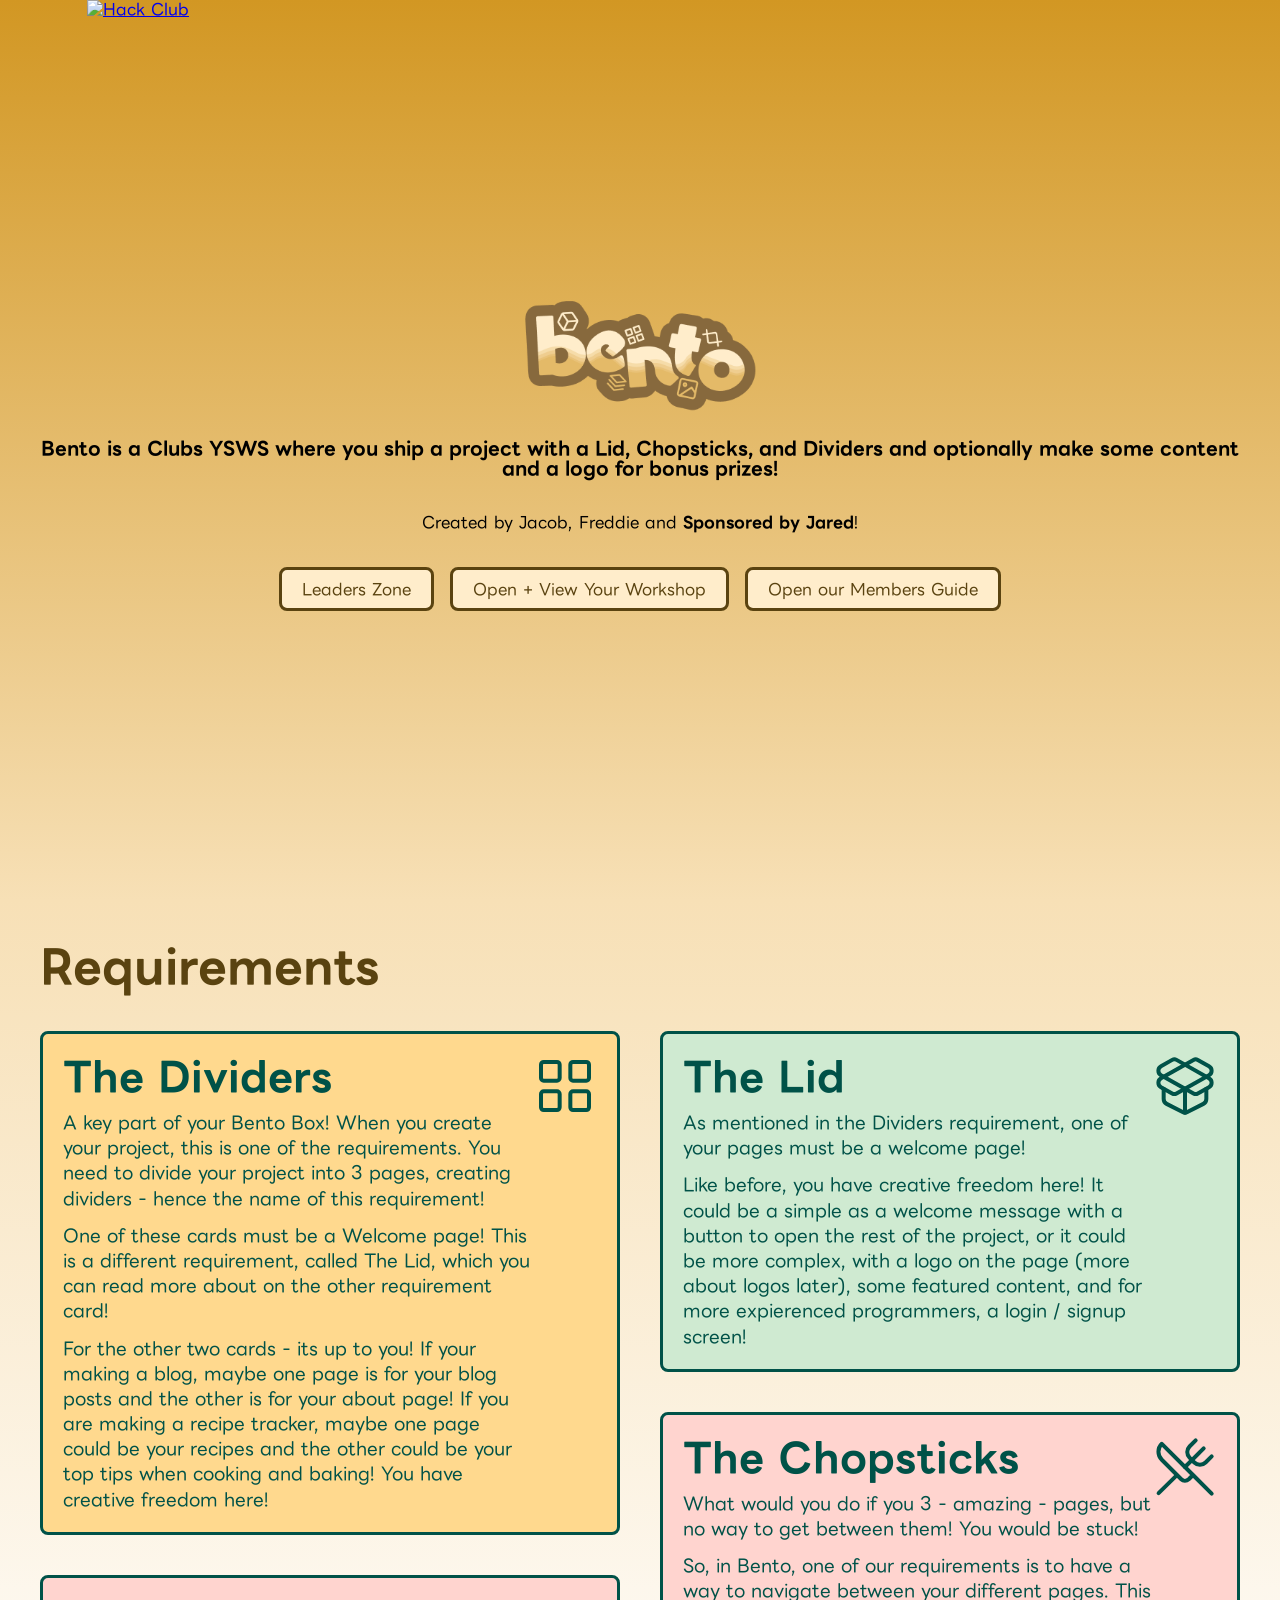
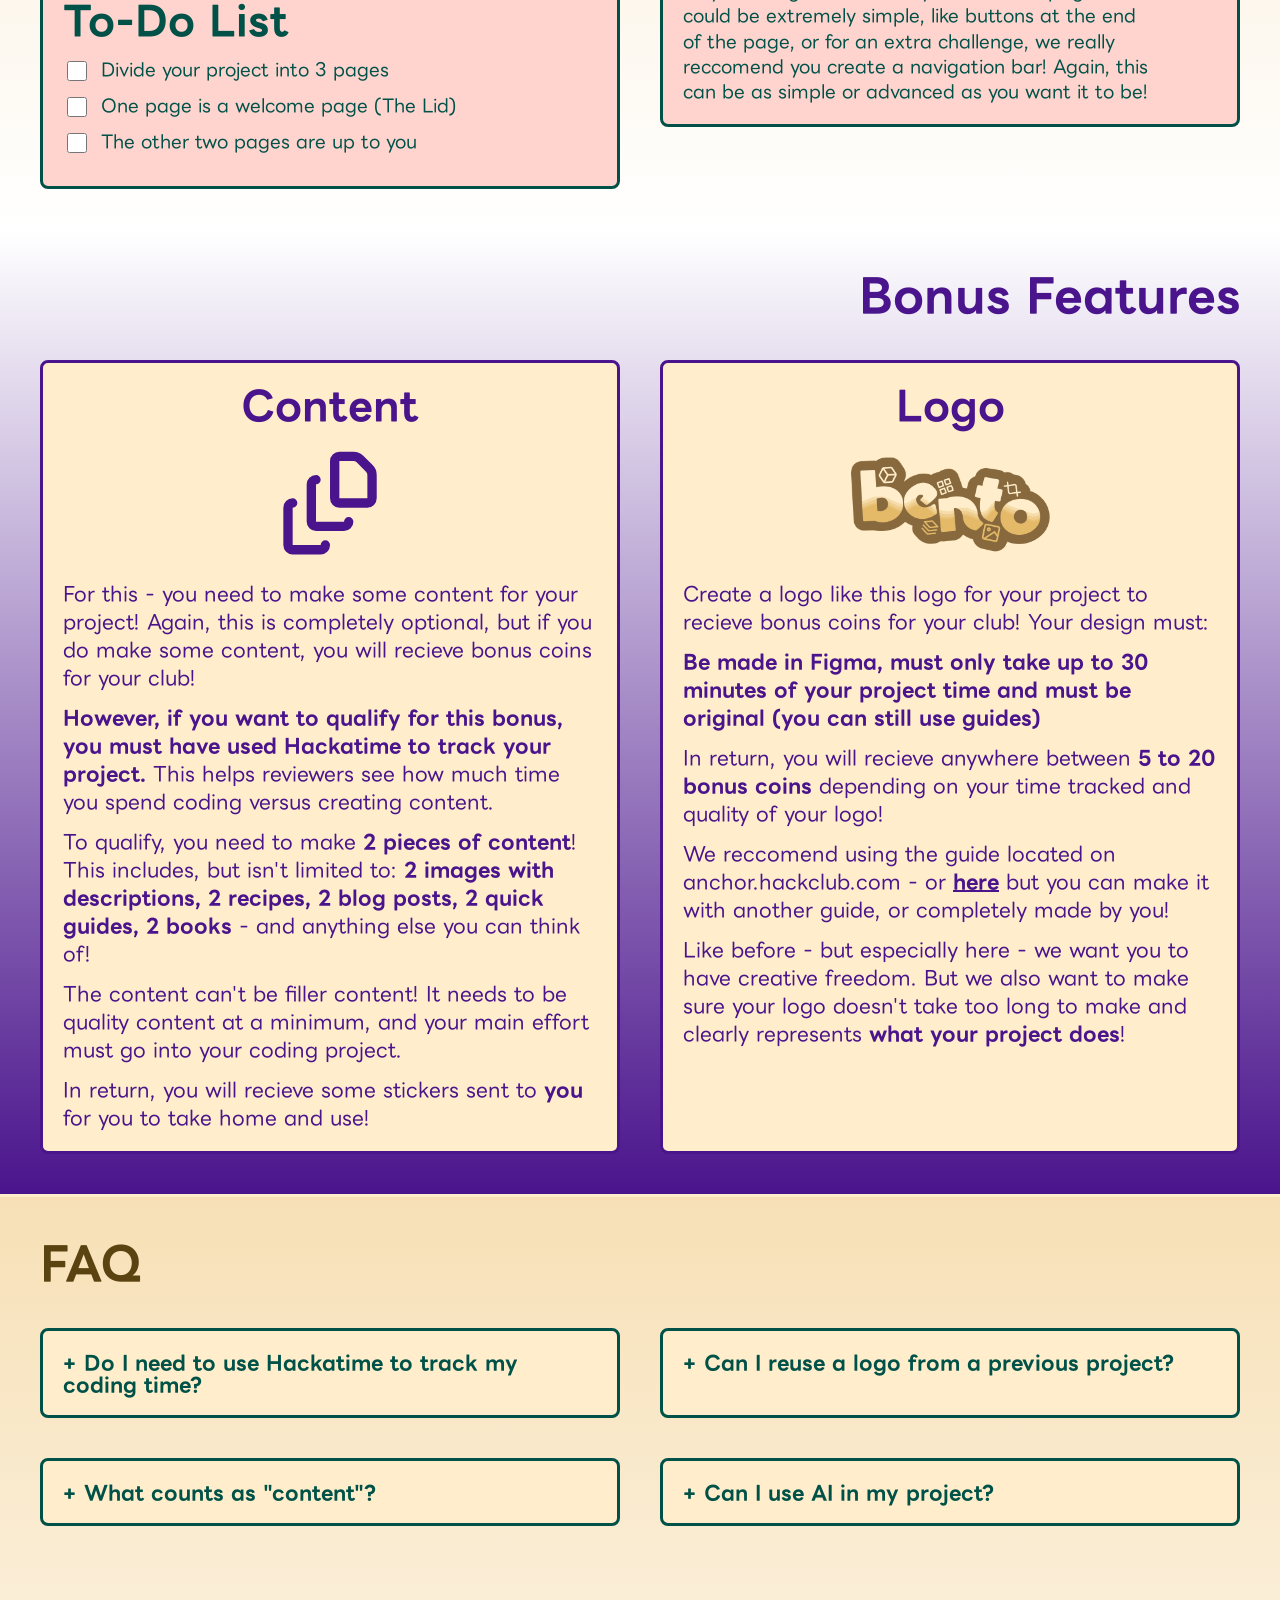
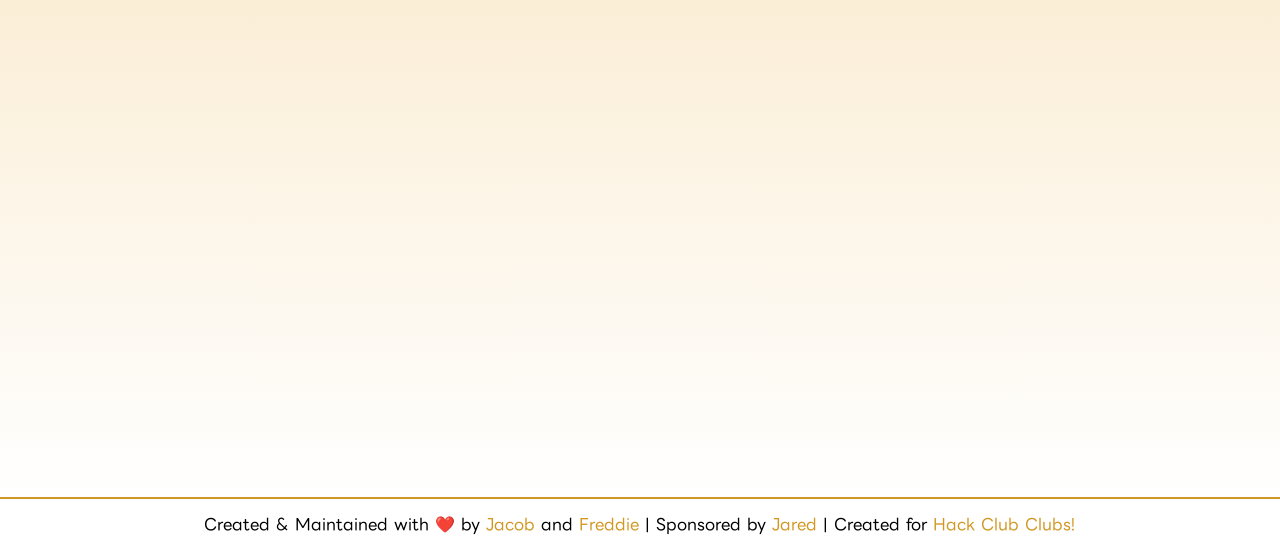
==== commit ebd2c4e5: "fix: adjust footer message" ====
--- a/index.html
+++ b/index.html
@@ -307,7 +307,7 @@
     </section>
     <footer>
       <p>
-        Made with ❤️ by
+        Created & Maintained with ❤️ by
         <a
           href="https://hackclub.enterprise.slack.com/team/U0AEYDUCLKF"
           target="_blank"
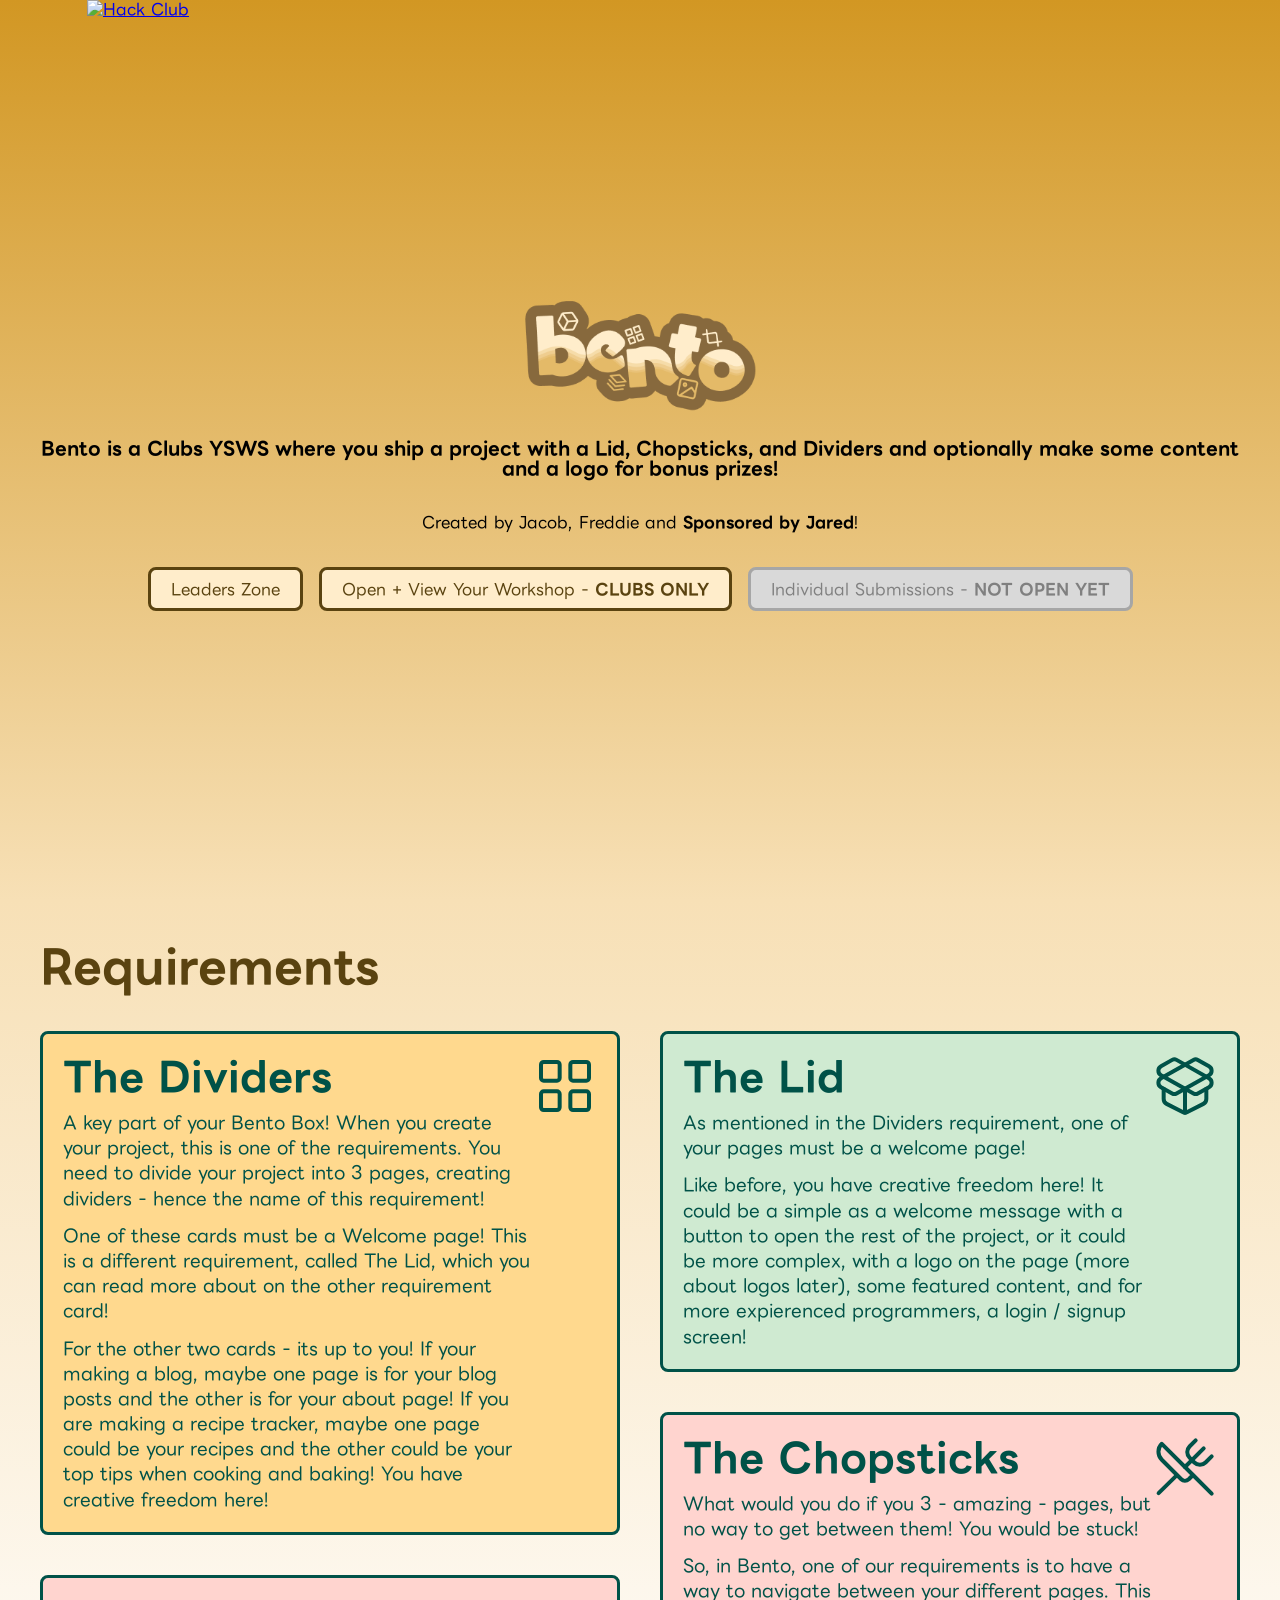
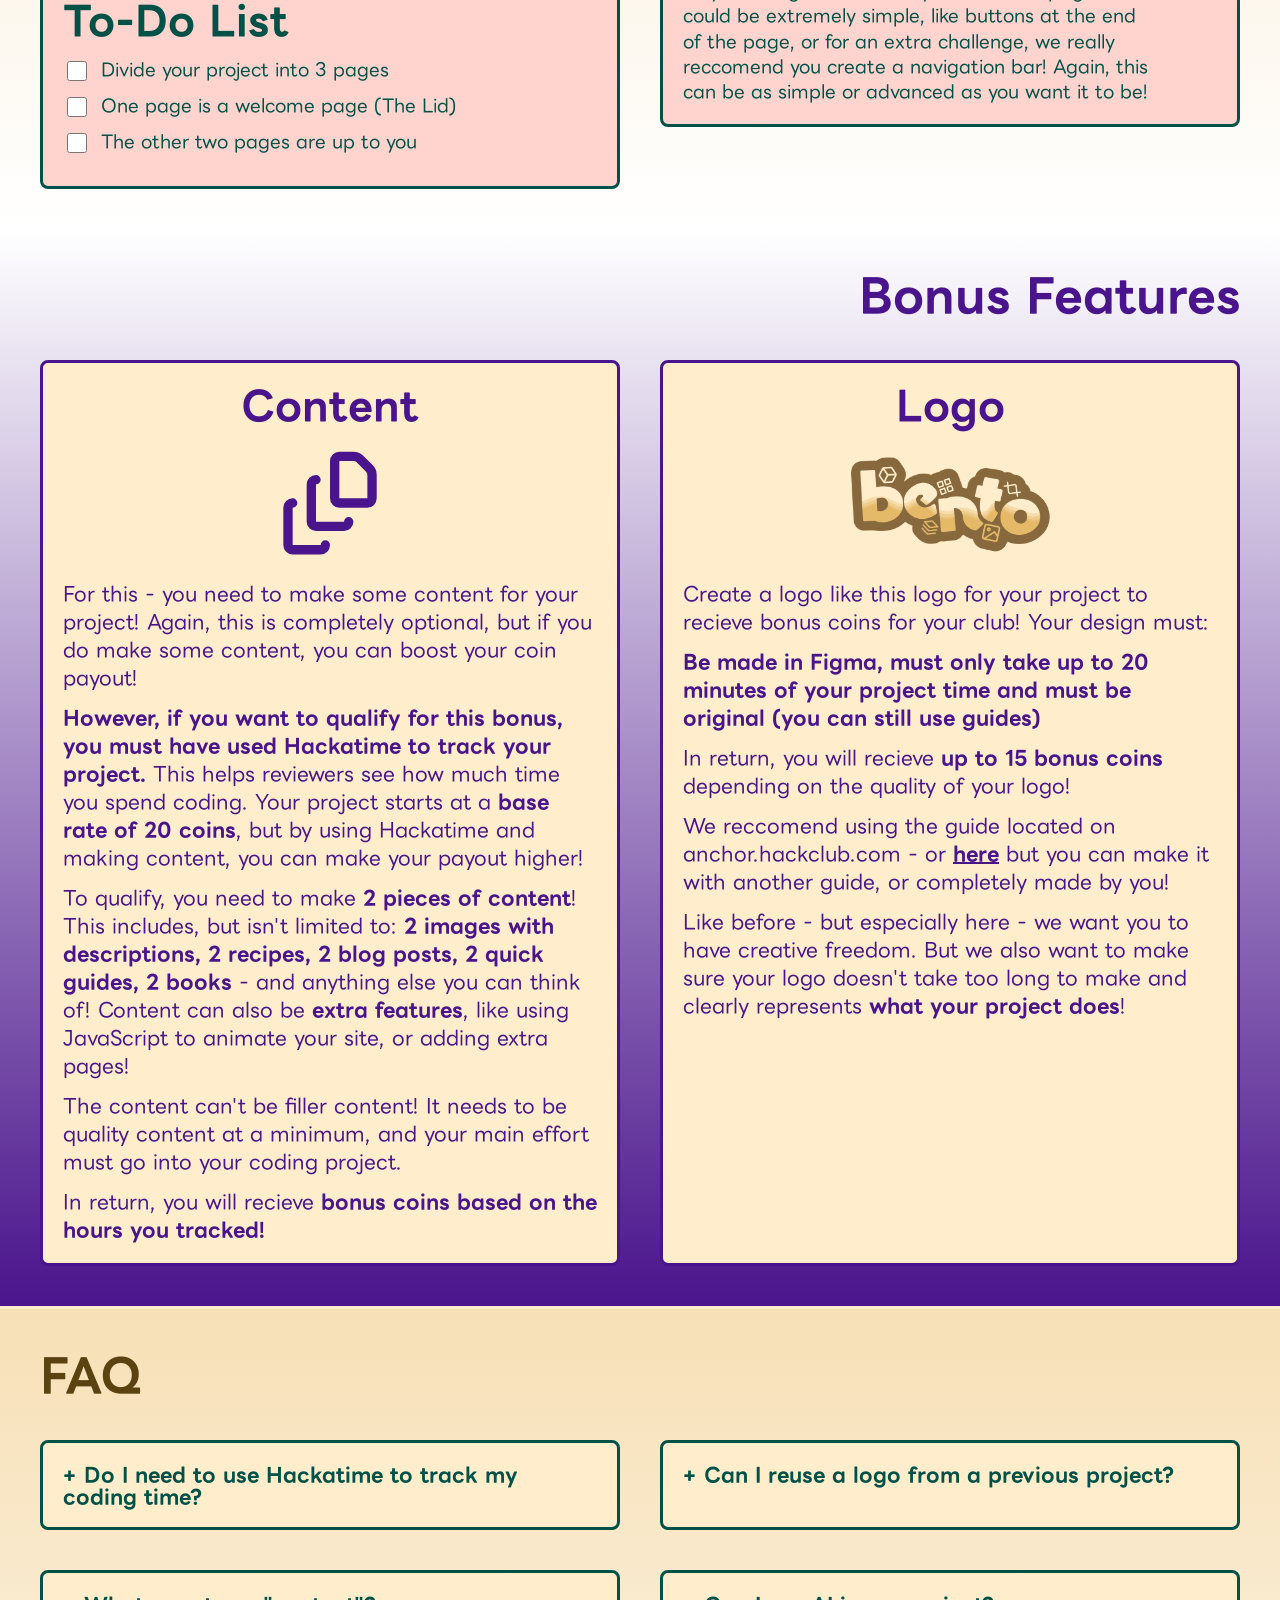
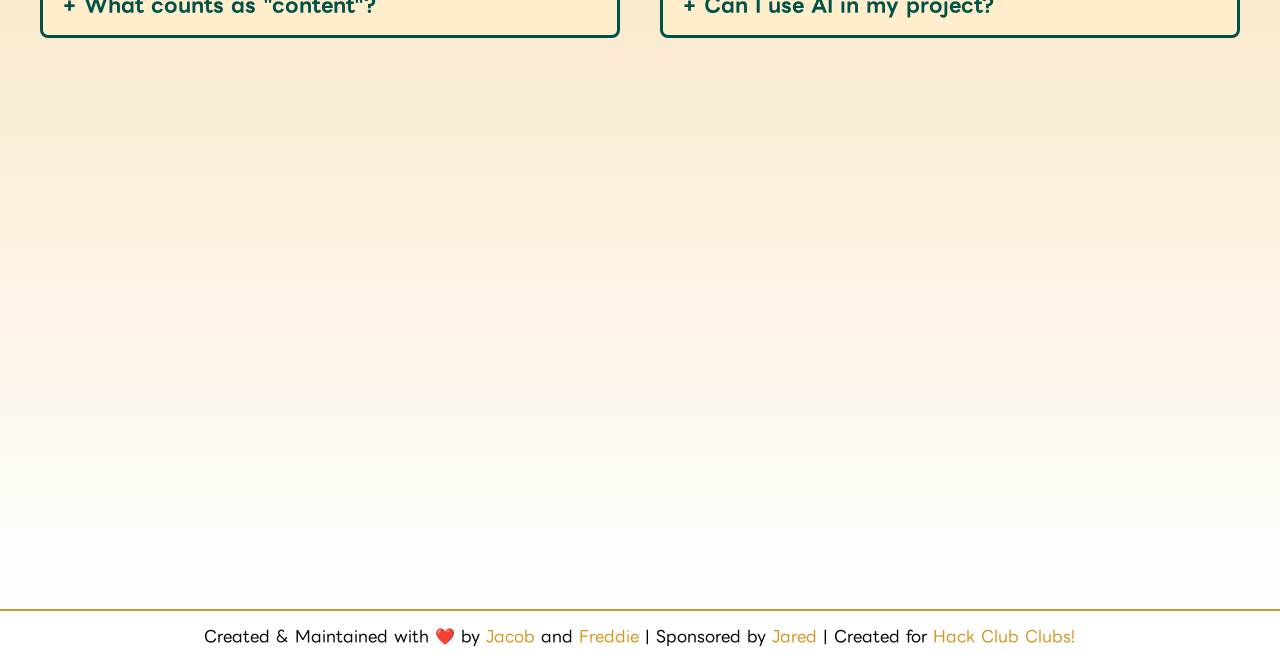
==== commit 7ce3adf5: "fix: changes from the meeting" ====
--- a/index.html
+++ b/index.html
@@ -45,10 +45,13 @@
             window.location.href = 'https://clubs.hackclub.com/workshops'
           "
         >
-          Open + View Your Workshop
+          Open + View Your Workshop - <strong>CLUBS ONLY</strong>
         </button>
-        <button class="button" onclick="window.location.href = 'guide.html'">
-          Open our Members Guide
+        <button
+          class="button button-disabled"
+          onclick="window.location.href = 'guide.html'"
+        >
+          Individual Submissions - <strong>NOT OPEN YET</strong>
         </button>
       </div>
     </section>
@@ -209,16 +212,17 @@
         </svg>
         <p>
           For this - you need to make some content for your project! Again, this
-          is completely optional, but if you do make some content, you will
-          recieve bonus coins for your club!
+          is completely optional, but if you do make some content, you can boost
+          your coin payout!
         </p>
         <p>
           <strong
             >However, if you want to qualify for this bonus, you must have used
             Hackatime to track your project.</strong
           >
-          This helps reviewers see how much time you spend coding versus
-          creating content.
+          This helps reviewers see how much time you spend coding. Your project
+          starts at a <strong>base rate of 20 coins</strong>, but by using
+          Hackatime and making content, you can make your payout higher!
         </p>
         <p>
           To qualify, you need to make <strong>2 pieces of content</strong>!
@@ -227,15 +231,17 @@
             >2 images with descriptions, 2 recipes, 2 blog posts, 2 quick
             guides, 2 books</strong
           >
-          - and anything else you can think of!
+          - and anything else you can think of! Content can also be
+          <strong>extra features</strong>, like using JavaScript to animate your
+          site, or adding extra pages!
         </p>
         <p>
           The content can't be filler content! It needs to be quality content at
           a minimum, and your main effort must go into your coding project.
         </p>
         <p>
-          In return, you will recieve some stickers sent to
-          <strong>you</strong> for you to take home and use!
+          In return, you will recieve
+          <strong>bonus coins based on the hours you tracked!</strong>
         </p>
       </div>
       <div class="bonus-card">
@@ -247,14 +253,14 @@
         </p>
         <p>
           <strong
-            >Be made in Figma, must only take up to 30 minutes of your project
+            >Be made in Figma, must only take up to 20 minutes of your project
             time and must be original (you can still use guides)</strong
           >
         </p>
         <p>
-          In return, you will recieve anywhere between
-          <strong>5 to 20 bonus coins</strong> depending on your time tracked
-          and quality of your logo!
+          In return, you will recieve
+          <strong>up to 15 bonus coins</strong> depending on the quality of your
+          logo!
         </p>
         <p>
           We reccomend using the guide located on anchor.hackclub.com - or
@@ -273,7 +279,7 @@
     </section>
     <section id="faq">
       <h1>FAQ</h1>
-      <details name="faq">
+      <details>
         <summary>Do I need to use Hackatime to track my coding time?</summary>
         <p>
           Only if you want to qualify for the Content Bonus! If you wish to not
@@ -281,14 +287,14 @@
           can stil apply for the Logo Bonus!
         </p>
       </details>
-      <details name="faq">
+      <details>
         <summary>Can I reuse a logo from a previous project?</summary>
         <p>
           No, the logo must be original and created for this specific project.
           Reusing logos from previous projects is not allowed.
         </p>
       </details>
-      <details name="faq">
+      <details>
         <summary>What counts as "content"?</summary>
         <p>
           Anything that adds value or makes use of the project. This could be
@@ -296,12 +302,14 @@
           book reviews, etc etc!
         </p>
       </details>
-      <details name="faq">
+      <details>
         <summary>Can I use AI in my project?</summary>
         <p>
-          TBD: while we don't reccomend it - you can use AI for up to 30% of
-          your actual project. However, you are required to use Hackatime and
-          must declare any AI usage when shipping your project!
+          No - you cannot use AI. If you do use AI - reviewers reserve the right
+          to reject your project or deflate your payout. We want you to learn
+          and grow - AI is reserved for later on - Hack Club wants you to learn,
+          a bad website doesn't mean a rejection, it might make your project be
+          approved faster!
         </p>
       </details>
     </section>
--- a/style.css
+++ b/style.css
@@ -51,6 +51,14 @@
   border-color: #3f2e0b;
 }
 
+.button-disabled {
+  background: #d9d9d9;
+  border-color: #a6a6a6;
+  color: #808080;
+  cursor: not-allowed;
+  pointer-events: none;
+}
+
 .brand-banner {
   display: block;
   position: absolute;
